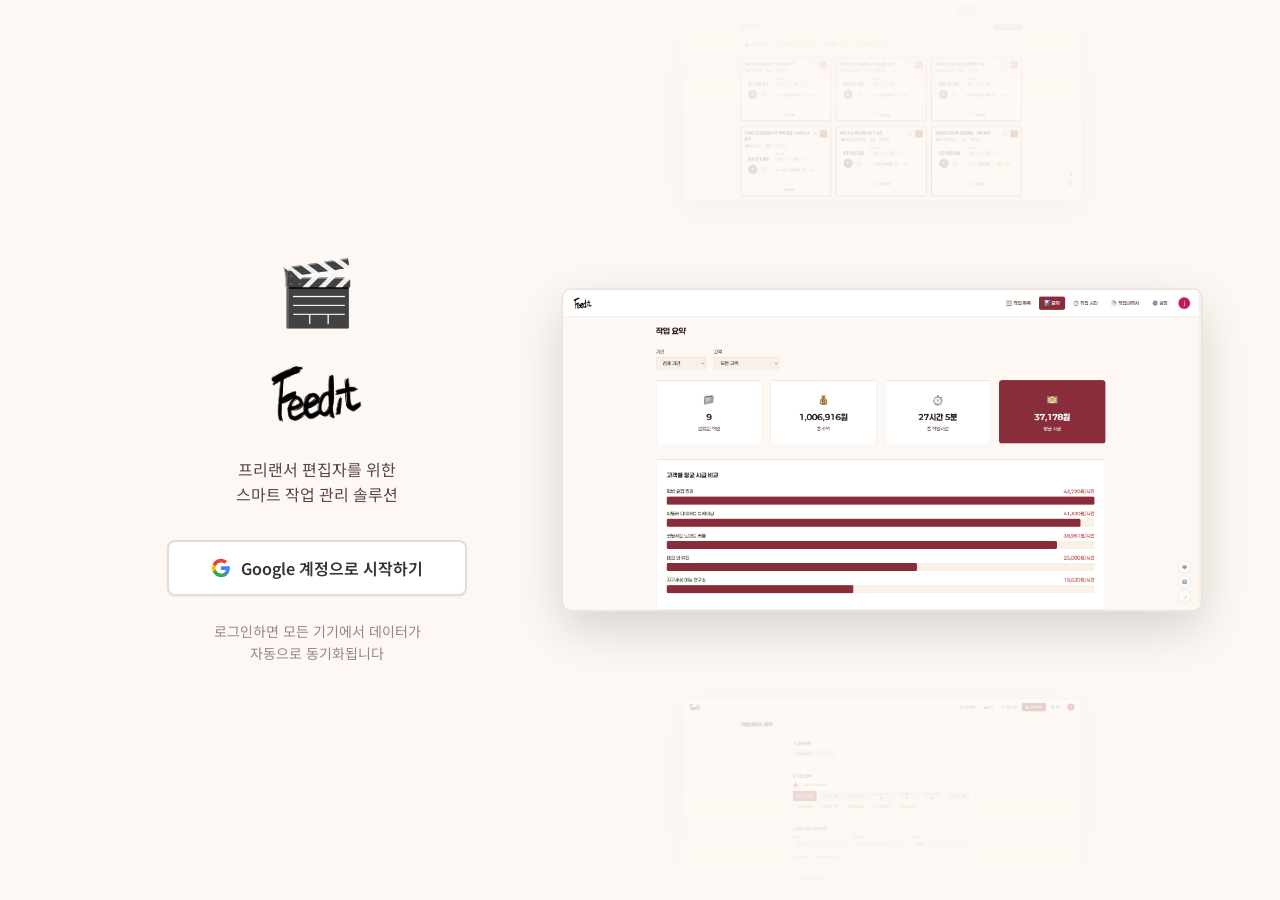
==== index.html @ 047d5b0f "Feat: 프로필 아이콘 및 드롭다운 메뉴 아이콘을 이모지에서 프리미엄 라인 SVG로 변경" ====
<!DOCTYPE html>
<html lang="ko">

<head>
    <meta charset="UTF-8">
    <meta name="viewport" content="width=device-width, initial-scale=1.0">

    <!-- SEO 및 소셜 공유 메타 태그 -->
    <meta name="description" content="프리랜서 영상 편집자를 위한 쉽고 편리한 작업 관리, 단가 계산, 일정 관리 통합 솔루션. 클라우드 동기화로 언제 어디서나 안전하게!">
    <meta name="keywords" content="영상 편집자, 편집자 관리, 단가 계산, 유튜브 편집, 프리랜서 관리, 작업 관리 앱, 일정 관리">
    <meta name="author" content="Editor Helper">

    <!-- 구글 서치 콘솔 소유권 확인 -->
    <meta name="google-site-verification" content="gLMw4aum7jXWV_ZYPXnz8Cz4w49heGc-xFBFC8AJqL4" />

    <!-- Open Graph 태그 (카카오톡, 페이스북 등 공유 시 표시) -->
    <meta property="og:title" content="편집 작업 관리 앱 - Editor Helper">
    <meta property="og:description" content="프리랜서 편집자를 위한 자동 단가 계산 및 스마트 일정 관리 앱">
    <meta property="og:type" content="website">
    <meta property="og:url" content="https://editorhelper.netlify.app/">

    <title>Feedit</title>
    <link rel="preconnect" href="https://fonts.googleapis.com">
    <link rel="preconnect" href="https://fonts.gstatic.com" crossorigin>
    <link href="https://fonts.googleapis.com/css2?family=Noto+Sans+KR:wght@300;400;500;600;700&display=swap"
        rel="stylesheet">
    <link href="https://fonts.googleapis.com/css2?family=JetBrains+Mono:wght@400;600;700&display=swap" rel="stylesheet">

    <link rel="stylesheet" as="style" crossorigin href="https://cdn.jsdelivr.net/gh/orioncactus/pretendard@v1.3.9/dist/web/variable/pretendardvariable-dynamic-subset.min.css" />
    <link rel="stylesheet" href="styles.css?v=2">
</head>

<body>
    <!-- 로그인 게이트 -->
    <div class="login-gate" id="login-gate">
        <div class="login-gate-left">
            <div class="login-gate-content">
                <div class="login-gate-icon">🎬</div>
                <div class="login-gate-logo-container">
                    <img src="Feedit logo_light mode.png" alt="Feedit" class="login-gate-logo login-gate-logo-light">
                    <img src="Feedit logo_dark mode.PNG" alt="Feedit" class="login-gate-logo login-gate-logo-dark">
                </div>
                <p class="login-gate-desc">프리랜서 편집자를 위한<br>스마트 작업 관리 솔루션</p>
                <button class="login-gate-btn" id="login-gate-btn">
                    <svg viewBox="0 0 24 24" width="20" height="20" style="flex-shrink:0;"><path fill="#4285F4" d="M22.56 12.25c0-.78-.07-1.53-.2-2.25H12v4.26h5.92a5.06 5.06 0 0 1-2.2 3.32v2.77h3.57c2.08-1.92 3.28-4.74 3.28-8.1z"/><path fill="#34A853" d="M12 23c2.97 0 5.46-.98 7.28-2.66l-3.57-2.77c-.98.66-2.23 1.06-3.71 1.06-2.86 0-5.29-1.93-6.16-4.53H2.18v2.84C3.99 20.53 7.7 23 12 23z"/><path fill="#FBBC05" d="M5.84 14.09c-.22-.66-.35-1.36-.35-2.09s.13-1.43.35-2.09V7.07H2.18C1.43 8.55 1 10.22 1 12s.43 3.45 1.18 4.93l2.85-2.22.81-.62z"/><path fill="#EA4335" d="M12 5.38c1.62 0 3.06.56 4.21 1.64l3.15-3.15C17.45 2.09 14.97 1 12 1 7.7 1 3.99 3.47 2.18 7.07l3.66 2.84c.87-2.6 3.3-4.53 6.16-4.53z"/></svg>
                    <span>Google 계정으로 시작하기</span>
                </button>
                <p class="login-gate-hint">로그인하면 모든 기기에서 데이터가<br>자동으로 동기화됩니다</p>
            </div>
        </div>
        <div class="login-gate-right">
            <div class="login-slider-container">
                <div class="login-slider-track">
                    <img src="guide_images/feedit_1.png" alt="preview" class="slider-image">
                    <img src="guide_images/feedit_2.png" alt="preview" class="slider-image">
                    <img src="guide_images/feedit_3.png" alt="preview" class="slider-image">
                    <img src="guide_images/feedit_4.png" alt="preview" class="slider-image">
                    <img src="guide_images/feedit_5.png" alt="preview" class="slider-image">
                    <img src="guide_images/feedit_6.png" alt="preview" class="slider-image">
                </div>
            </div>
        </div>
    </div>

    <div class="app-container" id="app-container" style="display: none;">
        <!-- 네비게이션 -->
        <nav class="navbar">
            <div class="nav-brand">
                <img src="Feedit logo_light mode.png" alt="Feedit" class="brand-logo brand-logo-light">
                <img src="Feedit logo_dark mode.PNG" alt="Feedit" class="brand-logo brand-logo-dark">
            </div>
            <div class="nav-right" style="display: flex; align-items: center; gap: 15px;">
                <div class="nav-tabs">
                    <button class="nav-tab active" data-page="tasks">
                        <span class="tab-icon">
                            <svg xmlns="http://www.w3.org/2000/svg" viewBox="0 0 24 24" fill="none" stroke="currentColor" stroke-width="2.2" stroke-linecap="round" stroke-linejoin="round">
                                <polyline points="9 11 12 14 22 4"></polyline>
                                <path d="M21 12v7a2 2 0 0 1-2 2H5a2 2 0 0 1-2-2V5a2 2 0 0 1 2-2h11"></path>
                            </svg>
                        </span>
                        <span class="tab-text">작업 목록</span>
                    </button>
                    <button class="nav-tab" data-page="stats">
                        <span class="tab-icon">
                            <svg xmlns="http://www.w3.org/2000/svg" viewBox="0 0 24 24" fill="none" stroke="currentColor" stroke-width="2.2" stroke-linecap="round" stroke-linejoin="round">
                                <line x1="18" y1="20" x2="18" y2="10"></line>
                                <line x1="12" y1="20" x2="12" y2="4"></line>
                                <line x1="6" y1="20" x2="6" y2="14"></line>
                            </svg>
                        </span>
                        <span class="tab-text">통계</span>
                    </button>
                    <button class="nav-tab" data-page="invoice">
                        <span class="tab-icon">
                            <svg xmlns="http://www.w3.org/2000/svg" viewBox="0 0 24 24" fill="none" stroke="currentColor" stroke-width="2.2" stroke-linecap="round" stroke-linejoin="round">
                                <path d="M14 2H6a2 2 0 0 0-2 2v16a2 2 0 0 0 2 2h12a2 2 0 0 0 2-2V8z"></path>
                                <polyline points="14 2 14 8 20 8"></polyline>
                                <line x1="16" y1="13" x2="8" y2="13"></line>
                                <line x1="16" y1="17" x2="8" y2="17"></line>
                                <polyline points="10 9 9 9 8 9"></polyline>
                            </svg>
                        </span>
                        <span class="tab-text">작업내역서</span>
                    </button>
                </div>
                <!-- 프로필 버튼 -->
                <div class="nav-actions">
                    <div class="profile-menu-wrapper">
                        <button class="nav-profile-btn" id="nav-profile-btn" title="메뉴">
                            <img id="nav-profile-img" src="" alt="" style="display: none;">
                            <span id="nav-profile-icon" class="nav-profile-icon">
                                <svg xmlns="http://www.w3.org/2000/svg" viewBox="0 0 24 24" fill="none" stroke="currentColor" stroke-width="2.2" stroke-linecap="round" stroke-linejoin="round">
                                    <path d="M20 21v-2a4 4 0 0 0-4-4H8a4 4 0 0 0-4 4v2"></path>
                                    <circle cx="12" cy="7" r="4"></circle>
                                </svg>
                            </span>
                        </button>
                        <div class="profile-dropdown" id="profile-dropdown">
                            <div class="profile-dropdown-user" id="profile-dropdown-user" style="display: none;">
                                <img id="dropdown-profile-img" src="" alt="" class="dropdown-profile-img">
                                <div class="dropdown-user-info">
                                    <span class="dropdown-user-name" id="dropdown-user-name"></span>
                                    <span class="dropdown-user-email" id="dropdown-user-email"></span>
                                </div>
                            </div>
                            <div class="profile-dropdown-divider" id="profile-dropdown-divider" style="display: none;"></div>
                            <button class="profile-dropdown-item" id="menu-customers">
                                <span>
                                    <svg xmlns="http://www.w3.org/2000/svg" viewBox="0 0 24 24" fill="none" stroke="currentColor" stroke-width="2.2" stroke-linecap="round" stroke-linejoin="round">
                                        <path d="M17 21v-2a4 4 0 0 0-4-4H5a4 4 0 0 0-4 4v2"></path>
                                        <circle cx="9" cy="7" r="4"></circle>
                                        <path d="M23 21v-2a4 4 0 0 0-3-3.87"></path>
                                        <path d="M16 3.13a4 4 0 0 1 0 7.75"></path>
                                    </svg>
                                </span> 고객 관리
                            </button>
                            <button class="profile-dropdown-item" id="menu-settings">
                                <span>
                                    <svg xmlns="http://www.w3.org/2000/svg" viewBox="0 0 24 24" fill="none" stroke="currentColor" stroke-width="2.2" stroke-linecap="round" stroke-linejoin="round">
                                        <circle cx="12" cy="12" r="3"></circle>
                                        <path d="M19.4 15a1.65 1.65 0 0 0 .33 1.82l.06.06a2 2 0 1 1-2.83 2.83l-.06-.06a1.65 1.65 0 0 0-1.82-.33 1.65 1.65 0 0 0-1 1.51V21a2 2 0 0 1-4 0v-.09A1.65 1.65 0 0 0 9 19.4a1.65 1.65 0 0 0-1.82.33l-.06.06a2 2 0 1 1-2.83-2.83l.06-.06a1.65 1.65 0 0 0 .33-1.82 1.65 1.65 0 0 0-1.51-1H3a2 2 0 0 1 0-4h.09A1.65 1.65 0 0 0 4.6 9a1.65 1.65 0 0 0-.33-1.82l-.06-.06a2 2 0 1 1 2.83-2.83l.06.06a1.65 1.65 0 0 0 1.82.33H9a1.65 1.65 0 0 0 1-1.51V3a2 2 0 0 1 4 0v.09a1.65 1.65 0 0 0 1 1.51 1.65 1.65 0 0 0 1.82-.33l.06-.06a2 2 0 1 1 2.83 2.83l-.06.06a1.65 1.65 0 0 0-.33 1.82V9a1.65 1.65 0 0 0 1.51 1H21a2 2 0 0 1 0 4h-.09a1.65 1.65 0 0 0-1.51 1z"></path>
                                    </svg>
                                </span> 설정
                            </button>
                            <div class="profile-dropdown-divider" id="profile-dropdown-logout-divider" style="display: none;"></div>
                            <button class="profile-dropdown-item profile-dropdown-item-danger" id="menu-logout" style="display: none;">
                                <span>
                                    <svg xmlns="http://www.w3.org/2000/svg" viewBox="0 0 24 24" fill="none" stroke="currentColor" stroke-width="2.2" stroke-linecap="round" stroke-linejoin="round">
                                        <path d="M9 21H5a2 2 0 0 1-2-2V5a2 2 0 0 1 2-2h4"></path>
                                        <polyline points="16 17 21 12 16 7"></polyline>
                                        <line x1="21" y1="12" x2="9" y2="12"></line>
                                    </svg>
                                </span> 로그아웃
                            </button>
                        </div>
                    </div>
                </div>
            </div>
        </nav>

        <!-- 메인 콘텐츠 -->
        <main class="main-content">
            <!-- 작업 목록 페이지 -->
            <section id="tasks-page" class="page active">
                <div class="page-header">
                    <h1>작업 목록</h1>
                    <button class="btn btn-primary" id="add-task-btn">
                        <span>+</span> 새 작업 추가
                    </button>
                </div>

                <div class="filter-bar">
                    <div class="filter-group">
                        <label class="toggle-label">
                            <input type="checkbox" id="filter-show-completed">
                            <span class="toggle-switch"></span>
                            <span>완료된 작업 보기</span>
                        </label>
                    </div>
                    <div class="filter-group">
                        <label class="toggle-label">
                            <input type="checkbox" id="filter-unsettled">
                            <span class="toggle-switch"></span>
                            <span>💰 정산 미완료</span>
                        </label>
                    </div>
                    <div class="filter-group">
                        <select id="filter-channel" class="select-input">
                            <option value="">모든 고객</option>
                        </select>
                    </div>
                    <div class="filter-group">
                        <select id="filter-type" class="select-input">
                            <option value="">모든 종류</option>
                            <option value="longform">🎬 롱폼</option>
                            <option value="shortform">📱 숏폼</option>
                            <option value="thumbnail">🖼️ 썸네일</option>
                            <option value="other">📝 기타</option>
                        </select>
                    </div>
                    <div class="filter-group">
                        <select id="sort-order" class="select-input">
                            <option value="recentWork">최근 작업순</option>
                            <option value="createdDesc">등록 최신순</option>
                            <option value="dueAsc">예상일 오름차순</option>
                            <option value="dueDesc">예상일 내림차순</option>
                        </select>
                    </div>
                </div>

                <div class="active-tasks-section" id="active-tasks-section" style="display: none; margin-bottom: 2rem; padding-bottom: 2rem; border-bottom: 1px solid var(--border-color);">
                    <h2
                        style="font-size: 1.1rem; color: var(--primary-color); margin-bottom: 1rem; padding-left: 0.5rem; border-left: 3px solid var(--primary-color);">
                        ▶ 현재 작업중</h2>
                    <div class="tasks-grid" id="active-tasks-grid">
                        <!-- 진행 중인 작업 카드들이 여기에 복사됨 -->
                    </div>
                </div>

                <div class="tasks-grid" id="tasks-grid">
                    <!-- 작업 카드들이 여기에 동적으로 추가됨 -->
                </div>

                <div class="empty-state" id="empty-tasks" style="display: none;">
                    <div class="empty-icon">📝</div>
                    <p>등록된 작업이 없습니다</p>
                    <p class="empty-hint">새 작업을 추가해 보세요!</p>
                </div>
            </section>

            <!-- 통계 페이지 (요약 + 작업시간 통합) -->
            <section id="stats-page" class="page">
                <div class="page-header">
                    <h1>통계</h1>
                </div>

                <!-- 서브탭 -->
                <div class="stats-sub-tabs">
                    <button class="stats-sub-tab active" data-sub="summary">📊 요약</button>
                    <button class="stats-sub-tab" data-sub="time-log">⏱️ 작업시간</button>
                </div>

                <!-- 요약 서브섹션 -->
                <div class="stats-sub-section active" id="stats-summary-section">
                    <div class="summary-filters">
                        <div class="filter-group">
                            <label>기간</label>
                            <select id="summary-period" class="select-input">
                                <option value="all">전체 기간</option>
                            </select>
                        </div>
                        <div class="filter-group">
                            <label>고객</label>
                            <select id="summary-channel" class="select-input">
                                <option value="">모든 고객</option>
                            </select>
                        </div>
                    </div>

                    <div class="summary-cards">
                        <div class="summary-card">
                            <div class="summary-icon">📁</div>
                            <div class="summary-value" id="total-tasks">0</div>
                            <div class="summary-label">완료된 작업</div>
                        </div>
                        <div class="summary-card">
                            <div class="summary-icon">💰</div>
                            <div class="summary-value" id="total-earnings">0원</div>
                            <div class="summary-label">총 수익</div>
                        </div>
                        <div class="summary-card">
                            <div class="summary-icon">⏱️</div>
                            <div class="summary-value" id="total-time">0시간 0분</div>
                            <div class="summary-label">총 작업시간</div>
                        </div>
                        <div class="summary-card highlight">
                            <div class="summary-icon">💵</div>
                            <div class="summary-value" id="avg-hourly">0원</div>
                            <div class="summary-label">평균 시급</div>
                        </div>
                    </div>

                    <div class="chart-section">
                        <div class="chart-header" style="display: flex; justify-content: space-between; align-items: center; margin-bottom: var(--space-md);">
                            <h2 style="margin-bottom: 0;">고객별 평균 시급 비교</h2>
                            <label class="toggle-container" style="display: flex; align-items: center; gap: 8px; font-size: var(--font-size-sm); color: var(--text-secondary); cursor: pointer; font-family: inherit;">
                                <input type="checkbox" id="exclude-archived-stats" checked style="cursor: pointer; width: 16px; height: 16px; accent-color: var(--accent-primary);">
                                <span>보관된 고객 제외</span>
                            </label>
                        </div>
                        <div class="chart-container" id="hourly-chart">
                            <!-- 차트가 여기에 동적으로 그려짐 -->
                        </div>
                    </div>
                </div>

                <!-- 작업시간 서브섹션 -->
                <div class="stats-sub-section" id="stats-timelog-section">
                    <div class="summary-filters">
                        <div class="filter-group">
                            <label>기간 선택</label>
                            <div class="filter-controls">
                                <div class="period-toggle-group">
                                    <button class="period-btn active" data-range="7days">최근 7일</button>
                                    <button class="period-btn" data-range="30days">최근 30일</button>
                                    <button class="period-btn" data-range="month">월별 선택</button>
                                </div>
                                <div id="time-log-month-selector" style="display: none;">
                                    <select id="time-log-month" class="select-input">
                                        <!-- JS로 채움 -->
                                    </select>
                                </div>
                            </div>
                        </div>
                    </div>

                    <div class="summary-cards">
                        <div class="summary-card highlight-blue">
                            <div class="summary-icon">⏱️</div>
                            <div class="summary-value" id="period-total-time">0시간 0분</div>
                            <div class="summary-label">선택 기간 총 작업시간</div>
                        </div>
                        <div class="summary-card">
                            <div class="summary-icon">📊</div>
                            <div class="summary-value" id="daily-average-time">0시간 0분</div>
                            <div class="summary-label">일 평균 작업시간</div>
                        </div>
                    </div>

                    <div class="chart-section">
                        <h2>일별 작업 시간 추이</h2>
                        <div class="chart-container bar-chart" id="daily-time-chart">
                            <!-- 차트가 여기에 동적으로 그려짐 -->
                        </div>
                    </div>

                    <!-- 주간 캘린더 -->
                    <div class="weekly-calendar-section">
                        <h2>📅 주간 작업 캘린더</h2>
                        <div class="weekly-calendar-nav">
                            <button class="week-nav-btn" id="week-today-btn">오늘</button>
                            <button class="week-nav-btn" id="week-prev-btn">◀</button>
                            <button class="week-nav-btn" id="week-next-btn">▶</button>
                            <span class="week-label" id="week-label"></span>
                        </div>
                        <div class="weekly-calendar-grid" id="weekly-calendar-grid">
                            <!-- JS로 동적 생성 -->
                        </div>
                        <div class="weekly-calendar-legend" id="weekly-calendar-legend">
                            <!-- JS로 동적 생성 -->
                        </div>
                    </div>
                </div>
            </section>


            <!-- 작업내역서 제작 페이지 -->
            <section id="invoice-page" class="page">
                <div class="page-header">
                    <h1>작업내역서 제작</h1>
                </div>

                <div class="invoice-container">
                    <!-- 고객 선택 -->
                    <div class="invoice-section">
                        <h3>1. 고객 선택</h3>
                        <select id="invoice-channel" class="select-input">
                            <option value="">고객 선택</option>
                        </select>
                    </div>

                    <!-- 기간 선택 -->
                    <div class="invoice-section">
                        <h3>2. 기간 선택</h3>
                        <div class="period-toggle">
                            <label class="toggle-label">
                                <input type="checkbox" id="custom-period-toggle">
                                <span class="toggle-switch"></span>
                                <span>세부 기간 직접 선택</span>
                            </label>
                        </div>

                        <!-- 월 선택 (기본) -->
                        <div class="month-selector" id="month-selector">
                            <!-- 월 버튼들이 동적으로 생성됨 -->
                        </div>

                        <!-- 세부 기간 선택 -->
                        <div class="custom-period-selector" id="custom-period-selector" style="display: none;">
                            <div class="date-range">
                                <div class="date-input-group">
                                    <label for="invoice-start-date">시작일</label>
                                    <input type="date" id="invoice-start-date">
                                </div>
                                <span class="date-separator">~</span>
                                <div class="date-input-group">
                                    <label for="invoice-end-date">종료일</label>
                                    <input type="date" id="invoice-end-date">
                                </div>
                            </div>
                        </div>
                    </div>

                    <!-- 입금 정보 -->
                    <div class="invoice-section">
                        <h3>3. 입금 정보 (선택사항)</h3>
                        <div class="bank-info-form">
                            <div class="form-row">
                                <div class="form-group">
                                    <label for="bank-name">은행명</label>
                                    <input type="text" id="bank-name" placeholder="예: 카카오뱅크">
                                </div>
                                <div class="form-group">
                                    <label for="account-number">계좌번호</label>
                                    <input type="text" id="account-number" placeholder="예: 1234-56-7890123">
                                </div>
                                <div class="form-group">
                                    <label for="account-holder">예금주</label>
                                    <input type="text" id="account-holder" placeholder="예: 홍길동">
                                </div>
                            </div>
                            <div class="bank-info-actions">
                                <button class="btn btn-sm btn-secondary" id="save-bank-info-btn">
                                    <span>💾</span> 정보 저장
                                </button>
                                <button class="btn btn-sm btn-secondary" id="load-bank-info-btn">
                                    <span>📂</span> 저장된 정보 불러오기
                                </button>
                            </div>
                        </div>
                    </div>

                    <!-- 합계금액 절삭 설정 -->
                    <div class="invoice-section">
                        <h3>4. 합계금액 절삭 설정 (선택사항)</h3>
                        <div class="rounding-container">
                            <div class="rounding-toggle-group">
                                <button class="rounding-btn active" data-rounding="none">절삭 안 함</button>
                                <button class="rounding-btn" data-rounding="1">1원 단위 절삭</button>
                                <button class="rounding-btn" data-rounding="10">10원 단위 절삭</button>
                            </div>
                            <p class="rounding-hint">선택 시 미리보기와 PDF의 합계 금액이 해당 단위 이하로 절삭되어 표시됩니다.</p>
                        </div>
                    </div>

                    <!-- 미리보기 및 생성 -->
                    <div class="invoice-section">
                        <h3>5. 작업내역서 미리보기</h3>
                        <div class="invoice-preview" id="invoice-preview">
                            <p class="preview-placeholder">고객과 기간을 선택하면 미리보기가 표시됩니다.</p>
                        </div>
                        <div class="invoice-actions">
                            <button class="btn btn-primary btn-lg" id="generate-pdf-btn">
                                <span>📄</span> PDF 생성 및 다운로드
                            </button>
                        </div>
                    </div>
                </div>
            </section>

            <!-- 고객 관리 페이지 (프로필 메뉴에서 접근) -->
            <section id="customers-page" class="page">
                <div class="page-header" style="flex-wrap: wrap; gap: var(--space-xs);">
                    <div style="flex: 1; min-width: 200px;">
                        <h1 style="margin-bottom: 2px;">고객 관리</h1>
                        <p style="font-size: var(--font-size-xs); color: var(--text-muted); margin: 0; font-family: inherit;">더 이상 작업하지 않는 고객은 보관 처리할 수 있습니다.</p>
                    </div>
                    <button class="btn btn-primary" id="add-channel-btn">
                        <span>+</span> 고객 추가
                    </button>
                </div>

                <div class="channels-list" id="channels-list">
                    <!-- 고객 카드들이 여기에 동적으로 추가됨 -->
                </div>

                <div class="empty-state" id="empty-channels" style="display: none;">
                    <div class="empty-icon">📺</div>
                    <p>등록된 고객이 없습니다</p>
                    <p class="empty-hint">고객을 추가해 작업을 관리해 보세요!</p>
                </div>
            </section>

            <!-- 설정 페이지 (프로필 메뉴에서 접근) -->
            <section id="settings-page" class="page">
                <div class="page-header">
                    <h1>설정</h1>
                </div>

                <div class="settings-section">
                    <div class="section-header">
                        <h2>⏱️ PiP 타이머</h2>
                    </div>
                    <p class="section-description">타이머 실행 시 다른 앱 위에 떠다니는 미니 타이머를 표시합니다. (Chrome 전용)</p>
                    <div class="data-buttons" style="margin-top: 0.8rem;">
                        <label class="toggle-label">
                            <input type="checkbox" id="pip-timer-toggle" checked>
                            <span class="toggle-switch"></span>
                            <span>PiP 타이머 사용</span>
                        </label>
                    </div>
                </div>

                <div class="settings-section">
                    <div class="section-header">
                        <h2>☁️ 클라우드 동기화</h2>
                        <div class="sync-status-badge" id="sync-status-badge" style="display: none;">
                            <span class="sync-dot"></span>
                            <span id="sync-status-text">연결됨</span>
                        </div>
                    </div>
                    <p class="section-description">다른 기기에서도 같은 데이터를 사용할 수 있습니다.</p>
                    <div class="data-buttons">
                        <button class="btn btn-primary" id="cloud-sync-btn">
                            <span>☁️</span> 클라우드 동기화 설정
                        </button>
                    </div>
                </div>

                <div class="settings-section">
                    <h2>데이터 관리</h2>
                    <div class="data-buttons">
                        <button class="btn btn-secondary" id="export-data-btn">
                            <span>📤</span> 데이터 내보내기
                        </button>
                        <button class="btn btn-secondary" id="import-data-btn">
                            <span>📥</span> 데이터 불러오기
                        </button>
                        <input type="file" id="import-file-input" accept=".json" style="display: none;">
                    </div>
                </div>
            </section>
        </main>
    </div>

    <!-- 작업 추가/수정 모달 -->
    <div class="modal" id="task-modal">
        <div class="modal-backdrop"></div>
        <div class="modal-content">
            <div class="modal-header">
                <h2 id="task-modal-title">새 작업 추가</h2>
                <button class="modal-close" id="task-modal-close">&times;</button>
            </div>
            <form id="task-form">
                <input type="hidden" id="task-id">
                <div class="form-group">
                    <label for="task-name">작업명 *</label>
                    <input type="text" id="task-name" required placeholder="작업 제목을 입력하세요">
                </div>
                <div class="form-row">
                    <div class="form-group">
                        <label for="task-channel">고객 *</label>
                        <select id="task-channel" required>
                            <option value="">고객 선택</option>
                        </select>
                        <input type="text" id="task-channel-custom" placeholder="고객명 직접 입력" style="display: none; margin-top: 8px; width: 100%; padding: var(--space-xs) var(--space-sm); border: 1px solid var(--border-color); border-radius: var(--border-radius-sm); background: var(--bg-tertiary); color: var(--text-primary); font-family: inherit; font-size: var(--font-size-sm);">
                    </div>
                    <div class="form-group">
                        <label for="task-type">작업 종류 *</label>
                        <select id="task-type" required>
                            <option value="longform">롱폼</option>
                            <option value="shortform">숏폼</option>
                            <option value="thumbnail">썸네일</option>
                            <option value="other">기타</option>
                        </select>
                    </div>
                </div>
                <div class="form-group">
                    <label for="task-due-date">완료 예상일</label>
                    <input type="date" id="task-due-date">
                </div>
                <div class="form-row">
                    <div class="form-group">
                        <label>완성 영상 길이</label>
                        <div class="duration-inputs">
                            <input type="number" id="task-video-minutes" min="0" placeholder="0" value="0">
                            <span>분</span>
                            <input type="number" id="task-video-seconds" min="0" max="59" placeholder="0" value="0">
                            <span>초</span>
                        </div>
                    </div>
                </div>
                <div class="form-group">
                    <label for="task-rate">단가 (원)</label>
                    <input type="text" id="task-rate" placeholder="자동 계산됨">
                    <small class="form-hint" id="rate-hint"></small>
                </div>
                <div class="modal-footer">
                    <button type="button" class="btn btn-secondary" id="task-cancel-btn">취소</button>
                    <button type="submit" class="btn btn-primary">저장</button>
                </div>
            </form>
        </div>
    </div>

    <!-- 고객 추가/수정 모달 -->
    <div class="modal" id="channel-modal">
        <div class="modal-backdrop"></div>
        <div class="modal-content">
            <div class="modal-header">
                <h2 id="channel-modal-title">고객 추가</h2>
                <button class="modal-close" id="channel-modal-close">&times;</button>
            </div>
            <form id="channel-form">
                <input type="hidden" id="channel-id">
                <div class="form-group">
                    <label for="channel-name">고객명 *</label>
                    <input type="text" id="channel-name" required placeholder="유튜브 고객 이름">
                </div>
                <div class="form-group">
                    <label>롱폼 단가</label>
                    <div class="rate-type-selector">
                        <label class="radio-label">
                            <input type="radio" name="longform-type" value="perProject" checked>
                            <span>건당</span>
                        </label>
                        <label class="radio-label">
                            <input type="radio" name="longform-type" value="perMinute">
                            <span>분당</span>
                        </label>
                    </div>
                    <input type="number" id="channel-longform-rate" min="0" placeholder="0">
                </div>
                <div class="form-group">
                    <label for="channel-shortform-rate">숏폼 단가 (건당)</label>
                    <input type="number" id="channel-shortform-rate" min="0" placeholder="0">
                </div>
                <div class="form-group">
                    <label for="channel-thumbnail-rate">썸네일 단가 (건당)</label>
                    <input type="number" id="channel-thumbnail-rate" min="0" placeholder="0">
                </div>
                <div class="form-group">
                    <label for="channel-memo">메모</label>
                    <textarea id="channel-memo" rows="3" placeholder="고객에 대한 메모"></textarea>
                </div>
                <div class="modal-footer">
                    <button type="button" class="btn btn-secondary" id="channel-cancel-btn">취소</button>
                    <button type="submit" class="btn btn-primary">저장</button>
                </div>
            </form>
        </div>
    </div>

    <!-- 불러오기 옵션 모달 -->
    <div class="modal" id="import-modal">
        <div class="modal-backdrop"></div>
        <div class="modal-content modal-small">
            <div class="modal-header">
                <h2>데이터 불러오기</h2>
                <button class="modal-close" id="import-modal-close">&times;</button>
            </div>
            <div class="modal-body">
                <p>어떻게 불러올까요?</p>
                <div class="import-options">
                    <button class="btn btn-warning" id="import-overwrite">
                        <span>🔄</span> 덮어쓰기
                        <small>기존 데이터를 삭제하고 새로 불러옵니다</small>
                    </button>
                    <button class="btn btn-primary" id="import-append">
                        <span>➕</span> 추가하기
                        <small>기존 데이터를 유지하고 추가합니다</small>
                    </button>
                </div>
            </div>
        </div>
    </div>

    <!-- 시간 수정 모달 -->
    <div class="modal" id="time-edit-modal">
        <div class="modal-backdrop"></div>
        <div class="modal-content modal-small">
            <div class="modal-header">
                <h2>작업 시간 수정</h2>
                <button class="modal-close" id="time-edit-modal-close">&times;</button>
            </div>
            <form id="time-edit-form">
                <input type="hidden" id="time-edit-task-id">
                <div class="form-row">
                    <div class="form-group">
                        <label for="time-edit-hours">시간</label>
                        <input type="number" id="time-edit-hours" min="0" value="0">
                    </div>
                    <div class="form-group">
                        <label for="time-edit-minutes">분</label>
                        <input type="number" id="time-edit-minutes" min="0" max="59" value="0">
                    </div>
                    <div class="form-group">
                        <label for="time-edit-seconds">초</label>
                        <input type="number" id="time-edit-seconds" min="0" max="59" value="0">
                    </div>
                </div>
                <div class="modal-footer">
                    <button type="button" class="btn btn-secondary" id="time-edit-cancel">취소</button>
                    <button type="submit" class="btn btn-primary">저장</button>
                </div>
            </form>
        </div>
    </div>

    <!-- 클라우드 동기화 모달 -->
    <div class="modal" id="sync-modal">
        <div class="modal-backdrop"></div>
        <div class="modal-content modal-small">
            <div class="modal-header">
                <h2>☁️ 클라우드 동기화</h2>
                <button class="modal-close" id="sync-modal-close">&times;</button>
            </div>
            <div class="modal-body">
                <div id="sync-login-view">
                    <p class="sync-description">Google 계정으로 로그인하여 데이터를 안전하게 동기화하세요.</p>
                    <div class="sync-buttons" style="margin-top: 20px;">
                        <button class="btn btn-primary btn-lg" id="google-login-btn"
                            style="width: 100%; display: flex; align-items: center; justify-content: center; gap: 10px; background-color: #4285F4; border-color: #4285F4; color: white;">
                            <span>Google 계정으로 로그인</span>
                        </button>
                    </div>
                </div>
                <div id="sync-connected-view" style="display: none;">
                    <div class="sync-status-card">
                        <div class="sync-status-icon">✅</div>
                        <div class="sync-status-text">
                            <strong>Google 계정 연결됨</strong>
                            <span id="current-user-email"
                                style="font-size: 0.9em; color: var(--text-secondary); margin-top: 4px; display: block;"></span>
                        </div>
                    </div>
                    <div class="sync-info">
                        <p>🔄 데이터는 데이터베이스에 안전하게 자동 동기화됩니다</p>
                    </div>
                    <div class="sync-buttons">
                        <button class="btn btn-secondary" id="sync-manual-btn">
                            <span>🔄</span> 즉시 동기화
                        </button>
                        <button class="btn btn-danger" id="sync-logout-btn">
                            <span>🔌</span> 로그아웃
                        </button>
                    </div>
                </div>
            </div>
        </div>
    </div>

    <!-- 플로팅 버튼 그룹 -->
    <div class="floating-btns">
        <button class="floating-btn suggestion-btn" id="suggestion-btn" title="건의 및 문의 사항">
            <span>📫</span>
        </button>
        <button class="floating-btn info-btn" id="info-btn" title="사용 가이드">
            <span>ℹ️</span>
        </button>
        <button class="floating-btn theme-toggle-btn" id="theme-toggle" title="다크모드 전환">
            <span class="theme-icon" id="theme-icon">🌙</span>
        </button>
    </div>

    <!-- 건의 및 문의 사항 모달 -->
    <div class="modal" id="suggestion-modal">
        <div class="modal-backdrop"></div>
        <div class="modal-content modal-small">
            <div class="modal-header">
                <h2>📫 건의 및 문의 사항</h2>
                <button class="modal-close" id="suggestion-modal-close">&times;</button>
            </div>
            <div class="modal-body" style="text-align: center; padding: 2rem 1rem;">
                <p style="margin-bottom: 1.5rem; font-size: 1.1rem; line-height: 1.6;">건의 사항이나 문의 사항은<br>아래 메일로 보내주세요!
                </p>
                <button id="copy-email-btn" class="btn btn-primary"
                    style="display: inline-flex; align-items: center; gap: 0.5rem; font-size: 1.1rem; padding: 0.8rem 1.5rem; cursor: pointer;">
                    <span>📋</span> a_dot@kakao.com
                </button>
                <p style="margin-top: 0.8rem; font-size: 0.85rem; color: var(--text-secondary);">클릭하면 메일 주소가 복사됩니다</p>
            </div>
        </div>
    </div>

    <!-- 공지사항 팝업 모달 -->
    <div class="modal" id="notice-modal">
        <div class="modal-backdrop"></div>
        <div class="modal-content modal-small notice-modal-content">
            <div class="modal-header">
                <h2>📢 공지사항</h2>
                <button class="modal-close" id="notice-modal-close">&times;</button>
            </div>
            <div class="modal-body">
                <p id="notice-modal-message" style="white-space: pre-wrap; margin-bottom: 1.5rem; line-height: 1.6; word-break: keep-all;"></p>
                <div class="notice-footer" style="display: flex; justify-content: space-between; align-items: center; border-top: 1px solid var(--border-color); padding-top: 1rem;">
                    <label style="display: flex; align-items: center; gap: 0.5rem; cursor: pointer;">
                        <input type="checkbox" id="notice-never-show" style="width:16px; height:16px;">
                        <span style="font-size: 0.9rem; color: var(--text-secondary);">다시 보지 않기</span>
                    </label>
                    <button class="btn btn-primary btn-sm" id="notice-modal-ok">닫기</button>
                </div>
            </div>
        </div>
    </div>

    <!-- 사용 가이드 모달 -->
    <div class="modal" id="guide-modal">
        <div class="modal-backdrop"></div>
        <div class="modal-content guide-modal-content">
            <div class="modal-header">
                <h2>📖 사용 가이드</h2>
                <button class="modal-close" id="guide-modal-close">&times;</button>
            </div>
            <div class="modal-body guide-body">

                <div class="guide-section">
                    <h3>🚀 시작하기</h3>
                    <p>이 앱은 영상 편집 작업을 체계적으로 관리하고, 수익과 시급을 자동 계산해주는 도구입니다.</p>
                    <div class="guide-steps">
                        <div class="guide-step">
                            <span class="step-num">1</span>
                            <span><strong>프로필 → 고객 관리</strong>에서 작업할 유튜브 고객과 단가를 등록하세요.</span>
                        </div>
                        <div class="guide-step">
                            <span class="step-num">2</span>
                            <span><strong>작업 목록 → 새 작업 추가</strong>에서 편집 작업을 등록하세요.</span>
                        </div>
                        <div class="guide-step">
                            <span class="step-num">3</span>
                            <span>스톱워치로 작업 시간을 기록하고, 완료 시 체크하면 시급이 자동 계산됩니다.</span>
                        </div>
                    </div>
                </div>

                <div class="guide-section">
                    <h3>📋 작업 목록</h3>
                    <ul class="guide-list">
                        <li><strong>새 작업 추가</strong> — 고객, 작업 종류(롱폼/숏폼/썸네일/기타), 완료 예상일, 영상 길이, 단가를 입력합니다. 단가는 고객 설정 기반으로
                            자동 계산됩니다.</li>
                        <li><strong>필터링</strong> — 상단 필터바에서 미완료만 보기, 고객별, 종류별, 정렬 순서를 변경할 수 있습니다.</li>
                        <li><strong>스톱워치</strong> — ▶ 버튼으로 작업 시간 측정을 시작하고, ⏸ 버튼으로 일시정지합니다. ↺ 버튼으로 초기화할 수 있습니다.</li>
                        <li><strong>시간 직접 수정</strong> — 시간 표시(00:00:00)를 클릭하면 시간을 직접 입력할 수 있는 팝업이 나타납니다.</li>
                        <li><strong>영상 길이 입력</strong> — 완성된 영상의 길이를 입력하면, 분당 단가 고객의 경우 단가가 자동 재계산됩니다.</li>
                        <li><strong>단가 수정</strong> — ✏️ 아이콘을 눌러 수동 입력 모드로 전환하면 단가를 직접 수정할 수 있고, 🔒 아이콘을 누르면 자동 계산 모드로
                            돌아갑니다.</li>
                        <li><strong>작업 완료</strong> — 하단의 "작업 완료" 체크박스를 누르면 완료 처리됩니다. 완료된 작업은 시급이 자동 계산됩니다.</li>
                    </ul>
                </div>

                <div class="guide-section">
                    <h3>📊 통계</h3>
                    <ul class="guide-list">
                        <li><strong>요약</strong> — 완료된 작업 수, 총 수익, 총 작업 시간, 평균 시급을 한눈에 확인합니다.</li>
                        <li><strong>기간/고객 필터</strong> — 월별 또는 전체 기간, 특정 고객을 선택하여 통계를 볼 수 있습니다.</li>
                        <li><strong>시급 차트</strong> — 고객별 평균 시급을 바 차트로 비교합니다.</li>
                        <li><strong>작업시간</strong> — 일별 작업 시간 추이를 막대 그래프로 확인합니다.</li>
                        <li><strong>주간 캘린더</strong> — 몇 시부터 몇 시까지 어떤 작업을 했는지 주간 일정표 형태로 확인합니다.</li>
                    </ul>
                </div>

                <div class="guide-section">
                    <h3>📄 작업내역서</h3>
                    <ul class="guide-list">
                        <li>고객별로 월간 작업내역서(인보이스)를 생성합니다.</li>
                        <li><strong>고객 선택</strong> → <strong>기간 선택</strong>(월별 또는 세부 기간 직접 선택) → 미리보기 확인 → <strong>PDF
                                다운로드</strong></li>
                        <li><strong>입금 정보</strong> — 은행명, 계좌번호, 예금주를 입력하면 작업내역서 하단에 포함됩니다. 정보를 저장해두고 불러올 수 있습니다.</li>
                    </ul>
                </div>

                <div class="guide-section">
                    <h3>👤 프로필 메뉴</h3>
                    <ul class="guide-list">
                        <li>우측 상단 프로필 아이콘을 클릭하면 메뉴가 펼쳐집니다.</li>
                        <li><strong>고객 관리</strong> — 작업할 유튜브 고객을 등록하고, 롱폼(건당/분당), 숏폼, 썸네일 단가를 설정합니다.</li>
                        <li><strong>설정</strong> — PiP 타이머, 클라우드 동기화, 데이터 내보내기/불러오기를 관리합니다.</li>
                        <li><strong>로그아웃</strong> — 현재 계정에서 로그아웃합니다.</li>
                    </ul>
                </div>

                <div class="guide-section">
                    <h3>💡 팁</h3>
                    <ul class="guide-list">
                        <li>스톱워치는 여러 작업에서 동시에 실행할 수 있습니다.</li>
                        <li>페이지를 닫거나 다른 기기를 사용해도 스톱워치는 멈추지 않고 계속 측정됩니다. (직접 ⏸ 버튼으로 멈춰야 합니다)</li>
                        <li>자정을 넘기면 작업 시간은 자동으로 날짜별로 분할 기록됩니다.</li>
                        <li>우측 하단 🌙/☀️ 버튼으로 다크모드를 전환할 수 있습니다.</li>
                        <li>데이터를 정기적으로 내보내기하여 백업하는 것을 권장합니다.</li>
                    </ul>
                </div>

            </div>
        </div>
    </div>

    <!-- 토스트 알림 -->
    <div class="toast-container" id="toast-container"></div>

    <!-- Firebase SDK -->
    <script src="https://www.gstatic.com/firebasejs/10.7.1/firebase-app-compat.js"></script>
    <script src="https://www.gstatic.com/firebasejs/10.7.1/firebase-auth-compat.js"></script>
    <script src="https://www.gstatic.com/firebasejs/10.7.1/firebase-database-compat.js"></script>

    <script src="modules/globals.js"></script>
    <script src="modules/navigation.js"></script>
    <script src="modules/tasks.js"></script>
    <script src="modules/stats.js"></script>
    <script src="modules/sync.js"></script>
    <script src="app.js?v=2"></script>
</body>

</html>
---- styles.css ----
/* ===================================
   편집 작업 관리 앱 - 스타일시트
   Warm Burgundy Design System
   =================================== */

/* PaperlogyOTF Font */
@font-face { font-family: 'PaperlogyOTF'; src: url('https://fastly.jsdelivr.net/gh/projectnoonnu/2408-3@1.0/Paperlogy-1Thin.woff2') format('woff2'); font-weight: 100; font-style: normal; font-display: swap; }
@font-face { font-family: 'PaperlogyOTF'; src: url('https://fastly.jsdelivr.net/gh/projectnoonnu/2408-3@1.0/Paperlogy-2ExtraLight.woff2') format('woff2'); font-weight: 200; font-style: normal; font-display: swap; }
@font-face { font-family: 'PaperlogyOTF'; src: url('https://fastly.jsdelivr.net/gh/projectnoonnu/2408-3@1.0/Paperlogy-3Light.woff2') format('woff2'); font-weight: 300; font-style: normal; font-display: swap; }
@font-face { font-family: 'PaperlogyOTF'; src: url('https://fastly.jsdelivr.net/gh/projectnoonnu/2408-3@1.0/Paperlogy-4Regular.woff2') format('woff2'); font-weight: 400; font-style: normal; font-display: swap; }
@font-face { font-family: 'PaperlogyOTF'; src: url('https://fastly.jsdelivr.net/gh/projectnoonnu/2408-3@1.0/Paperlogy-5Medium.woff2') format('woff2'); font-weight: 500; font-style: normal; font-display: swap; }
@font-face { font-family: 'PaperlogyOTF'; src: url('https://fastly.jsdelivr.net/gh/projectnoonnu/2408-3@1.0/Paperlogy-6SemiBold.woff2') format('woff2'); font-weight: 600; font-style: normal; font-display: swap; }
@font-face { font-family: 'PaperlogyOTF'; src: url('https://fastly.jsdelivr.net/gh/projectnoonnu/2408-3@1.0/Paperlogy-7Bold.woff2') format('woff2'); font-weight: 700; font-style: normal; font-display: swap; }
@font-face { font-family: 'PaperlogyOTF'; src: url('https://fastly.jsdelivr.net/gh/projectnoonnu/2408-3@1.0/Paperlogy-8ExtraBold.woff2') format('woff2'); font-weight: 800; font-style: normal; font-display: swap; }
@font-face { font-family: 'PaperlogyOTF'; src: url('https://fastly.jsdelivr.net/gh/projectnoonnu/2408-3@1.0/Paperlogy-9Black.woff2') format('woff2'); font-weight: 900; font-style: normal; font-display: swap; }

/* CSS Variables */
:root {
    /* Colors - Light Theme (Warm Burgundy) */
    --bg-primary: #FDF8F3;
    --bg-secondary: #ffffff;
    --bg-tertiary: #F9F0E8;
    --bg-card: #ffffff;
    --bg-card-hover: #FDF8F3;

    /* Accent Colors - Warm Palette */
    --accent-primary: #8A2D3B;
    --accent-primary-light: #BE5B50;
    --accent-secondary: #641B2E;
    --accent-warning: #FBDB93;
    --accent-danger: #BE5B50;
    --accent-success: #5A8A6A;

    /* Text Colors */
    --text-primary: #2D1F1F;
    --text-secondary: #5C4545;
    --text-muted: #9A8585;
    --text-disabled: #CABFBF;
    --text-inverse: #ffffff;

    /* Flat colors */
    --gradient-primary: #8A2D3B;
    --gradient-card: #ffffff;
    --gradient-running: #5A8A6A;

    /* Shadows */
    --shadow-sm: 0 1px 3px rgba(0, 0, 0, 0.05);
    --shadow-md: 0 2px 8px rgba(0, 0, 0, 0.07);
    --shadow-lg: 0 4px 16px rgba(0, 0, 0, 0.1);
    --shadow-glow: none;

    /* Border */
    --border-color: #E8DCD0;
    --border-radius-sm: 4px;
    --border-radius-md: 6px;
    --border-radius-lg: 8px;
    --border-radius-xl: 12px;

    /* Spacing */
    --space-xs: 4px;
    --space-sm: 8px;
    --space-md: 16px;
    --space-lg: 24px;
    --space-xl: 32px;
    --space-2xl: 48px;

    /* Typography */
    --font-family: 'PaperlogyOTF', 'Pretendard Variable', 'Pretendard', 'Noto Sans KR', -apple-system, BlinkMacSystemFont, sans-serif;
    --font-mono: 'JetBrains Mono', 'SF Mono', 'Consolas', monospace;
    --font-size-xs: 0.75rem;
    --font-size-sm: 0.875rem;
    --font-size-base: 1rem;
    --font-size-lg: 1.125rem;
    --font-size-xl: 1.25rem;
    --font-size-2xl: 1.5rem;
    --font-size-3xl: 2rem;

    /* Transitions */
    --transition-fast: 0.15s ease;
    --transition-normal: 0.25s ease;
    --transition-slow: 0.4s ease;
}

/* ===================================
   Dark Theme Variables
   =================================== */
[data-theme="dark"] {
    /* Colors - Dark Theme (Dark Warm) */
    --bg-primary: #1A1210;
    --bg-secondary: #231917;
    --bg-tertiary: #2E221F;
    --bg-card: #231917;
    --bg-card-hover: #2E221F;

    /* Accent Colors */
    --accent-primary: #D4736B;
    --accent-primary-light: #FBDB93;
    --accent-secondary: #A34858;
    --accent-warning: #FBDB93;
    --accent-danger: #D4736B;
    --accent-success: #7BAF8A;

    /* Text Colors */
    --text-primary: #F0E4DC;
    --text-secondary: #B8A39A;
    --text-muted: #7A665C;
    --text-disabled: #4A3A34;
    --text-inverse: #ffffff;

    /* Flat colors */
    --gradient-primary: #D4736B;
    --gradient-card: #231917;
    --gradient-running: #7BAF8A;

    /* Shadows */
    --shadow-sm: 0 1px 3px rgba(0, 0, 0, 0.35);
    --shadow-md: 0 2px 8px rgba(0, 0, 0, 0.45);
    --shadow-lg: 0 4px 16px rgba(0, 0, 0, 0.55);
    --shadow-glow: none;

    /* Border */
    --border-color: #3D2D28;
}

/* ===================================
   Floating Buttons
   =================================== */
.floating-btns {
    position: fixed;
    bottom: 24px;
    right: 24px;
    z-index: 999;
    display: flex;
    flex-direction: column;
    gap: 8px;
}

.floating-btn {
    display: flex;
    align-items: center;
    justify-content: center;
    width: 36px;
    height: 36px;
    border: 1px solid var(--border-color);
    border-radius: 50%;
    background: var(--bg-secondary);
    cursor: pointer;
    transition: all var(--transition-normal);
    box-shadow: var(--shadow-md);
    opacity: 0.7;
    font-size: 0.95rem;
    line-height: 1;
}

.floating-btn:hover {
    opacity: 1;
    transform: scale(1.1);
    box-shadow: var(--shadow-lg);
}

.theme-icon {
    font-size: 0.95rem;
    line-height: 1;
    transition: transform var(--transition-normal);
}

/* ===================================
   Guide Modal
   =================================== */
.guide-modal-content {
    max-width: 640px;
    max-height: 85vh;
}

.guide-body {
    padding: var(--space-lg);
    overflow-y: auto;
    max-height: calc(85vh - 70px);
}

.guide-section {
    margin-bottom: var(--space-xl);
    padding-bottom: var(--space-lg);
    border-bottom: 1px solid var(--border-color);
}

.guide-section:last-child {
    margin-bottom: 0;
    padding-bottom: 0;
    border-bottom: none;
}

.guide-section h3 {
    font-size: var(--font-size-lg);
    font-weight: 600;
    margin-bottom: var(--space-sm);
    color: var(--text-primary);
}

.guide-section>p {
    font-size: var(--font-size-sm);
    color: var(--text-secondary);
    margin-bottom: var(--space-md);
    line-height: 1.6;
}

.guide-steps {
    display: flex;
    flex-direction: column;
    gap: var(--space-sm);
}

.guide-step {
    display: flex;
    align-items: flex-start;
    gap: var(--space-sm);
    font-size: var(--font-size-sm);
    color: var(--text-secondary);
    line-height: 1.6;
}

.step-num {
    display: flex;
    align-items: center;
    justify-content: center;
    width: 24px;
    height: 24px;
    min-width: 24px;
    border-radius: 50%;
    background: var(--accent-primary);
    color: var(--text-inverse);
    font-size: var(--font-size-xs);
    font-weight: 700;
}

.guide-list {
    list-style: none;
    padding: 0;
    display: flex;
    flex-direction: column;
    gap: var(--space-sm);
}

.guide-list li {
    font-size: var(--font-size-sm);
    color: var(--text-secondary);
    line-height: 1.6;
    padding-left: var(--space-md);
    position: relative;
}

.guide-list li::before {
    content: '•';
    position: absolute;
    left: 0;
    color: var(--accent-primary);
    font-weight: 700;
}

.guide-list li strong {
    color: var(--text-primary);
}

/* Reset & Base */
*,
*::before,
*::after {
    box-sizing: border-box;
    margin: 0;
    padding: 0;
}

html {
    font-size: 16px;
    scroll-behavior: smooth;
}

body {
    font-family: var(--font-family);
    background: var(--bg-primary);
    color: var(--text-primary);
    line-height: 1.6;
    min-height: 100vh;
    overflow-x: hidden;
    transition: background-color var(--transition-normal), color var(--transition-normal);
}

/* App Container */
.app-container {
    min-height: 100vh;
    display: flex;
    flex-direction: column;
}

/* ===================================
   Navigation
   =================================== */
.navbar {
    background: var(--bg-secondary);
    border-bottom: 1px solid var(--border-color);
    padding: var(--space-md) var(--space-lg);
    display: flex;
    justify-content: space-between;
    align-items: center;
    position: sticky;
    top: 0;
    z-index: 100;
    backdrop-filter: blur(10px);
}

.nav-brand {
    display: flex;
    align-items: center;
    gap: var(--space-sm);
}

.brand-logo {
    height: 48px;
    width: auto;
    object-fit: contain;
}

.brand-logo-dark {
    display: none;
}

[data-theme="dark"] .brand-logo-light {
    display: none;
}

[data-theme="dark"] .brand-logo-dark {
    display: block;
}

.nav-tabs {
    display: flex;
    gap: var(--space-sm);
}

.nav-tab {
    display: flex;
    align-items: center;
    gap: var(--space-xs);
    padding: var(--space-sm) var(--space-md);
    background: transparent;
    border: none;
    border-radius: var(--border-radius-md);
    color: var(--text-secondary);
    font-family: inherit;
    font-size: var(--font-size-sm);
    font-weight: 500;
    cursor: pointer;
    transition: all var(--transition-normal);
}

.nav-tab:hover {
    background: var(--bg-tertiary);
    color: var(--text-primary);
}

.nav-tab.active {
    background: var(--accent-primary);
    color: var(--text-inverse);
}

.tab-icon {
    display: inline-flex;
    align-items: center;
    justify-content: center;
    width: 1.2em;
    height: 1.2em;
    font-size: var(--font-size-lg);
}

.tab-icon svg {
    width: 100%;
    height: 100%;
}

/* ===================================
   Main Content
   =================================== */
.main-content {
    flex: 1;
    padding: var(--space-lg);
    max-width: 1400px;
    margin: 0 auto;
    width: 100%;
}

.page {
    display: none;
    animation: fadeIn 0.3s ease;
}

.page.active {
    display: block;
}

@keyframes fadeIn {
    from {
        opacity: 0;
        transform: translateY(10px);
    }

    to {
        opacity: 1;
        transform: translateY(0);
    }
}

.page-header {
    display: flex;
    justify-content: space-between;
    align-items: center;
    margin-bottom: var(--space-xl);
    flex-wrap: wrap;
    gap: var(--space-md);
}

.page-header h1 {
    font-size: var(--font-size-2xl);
    font-weight: 700;
}

/* ===================================
   Buttons
   =================================== */
.btn {
    display: inline-flex;
    align-items: center;
    gap: var(--space-sm);
    padding: var(--space-sm) var(--space-lg);
    border: none;
    border-radius: var(--border-radius-md);
    font-family: inherit;
    font-size: var(--font-size-sm);
    font-weight: 600;
    cursor: pointer;
    transition: all var(--transition-normal);
    white-space: nowrap;
}

.btn-primary {
    background: var(--accent-primary);
    color: var(--text-inverse);
}

.btn-primary:hover {
    filter: brightness(1.1);
    transform: translateY(-1px);
}

.btn-secondary {
    background: var(--bg-tertiary);
    color: var(--text-primary);
    border: 1px solid var(--border-color);
}

.btn-secondary:hover {
    background: var(--bg-card-hover);
    border-color: var(--accent-primary);
}

.btn-warning {
    background: var(--accent-warning);
    color: var(--text-primary);
}

.btn-warning:hover {
    filter: brightness(1.1);
}

.btn-danger {
    background: var(--accent-danger);
    color: var(--text-inverse);
}

.btn-danger:hover {
    filter: brightness(1.1);
}

.btn-sm {
    padding: var(--space-xs) var(--space-sm);
    font-size: var(--font-size-xs);
}

.btn-icon {
    width: 36px;
    height: 36px;
    padding: 0;
    justify-content: center;
    border-radius: var(--border-radius-sm);
}

/* ===================================
   Filter Bar
   =================================== */
.filter-bar {
    display: flex;
    gap: var(--space-md);
    margin-bottom: var(--space-lg);
    flex-wrap: wrap;
    align-items: center;
    padding: var(--space-md);
    background: var(--bg-card);
    border-radius: var(--border-radius-md);
    border: 1px solid var(--border-color);
}

.filter-group {
    display: flex;
    align-items: center;
    gap: var(--space-sm);
}

.filter-group label:not(.toggle-label):not(.radio-label) {
    font-size: var(--font-size-sm);
    color: var(--text-secondary);
}

/* Toggle Switch */
.toggle-label {
    display: flex;
    align-items: center;
    gap: var(--space-sm);
    cursor: pointer;
    font-size: var(--font-size-sm);
    color: var(--text-secondary);
}

.toggle-label input {
    display: none;
}

.toggle-switch {
    width: 44px;
    height: 24px;
    background: var(--bg-tertiary);
    border-radius: 12px;
    position: relative;
    transition: var(--transition-normal);
    border: 1px solid var(--border-color);
}

.toggle-switch::after {
    content: '';
    position: absolute;
    width: 18px;
    height: 18px;
    background: var(--text-secondary);
    border-radius: 50%;
    top: 2px;
    left: 2px;
    transition: var(--transition-normal);
}

.toggle-label input:checked+.toggle-switch {
    background: var(--accent-primary);
    border-color: var(--accent-primary);
}

.toggle-label input:checked+.toggle-switch::after {
    left: 22px;
    background: var(--text-primary);
}

/* Select Input */
.select-input {
    padding: 7px var(--space-md);
    background: var(--bg-tertiary);
    border: 1px solid var(--border-color);
    border-radius: var(--border-radius-sm);
    color: var(--text-primary);
    font-family: inherit;
    font-size: var(--font-size-sm);
    cursor: pointer;
    min-width: 150px;
    height: 38px;
    /* Fixed height to match toggle group */
    line-height: normal;
}

.select-input:focus {
    outline: none;
    border-color: var(--accent-primary);
}

/* ===================================
   Tasks Grid
   =================================== */
.tasks-grid {
    display: grid;
    grid-template-columns: repeat(auto-fill, minmax(340px, 1fr));
    gap: var(--space-lg);
}

/* Task Card */
.task-card {
    background: var(--bg-card);
    border: 2px solid var(--border-color);
    border-radius: var(--border-radius-lg);
    padding: var(--space-md);
    transition: all var(--transition-normal);
    position: relative;
}

.task-card:hover {
    box-shadow: var(--shadow-md);
    border-color: var(--accent-primary);
}

@keyframes pulse-border {
    0% {
        border-color: var(--accent-success);
        box-shadow: 0 0 0 0 rgba(64, 192, 87, 0.4);
    }

    70% {
        border-color: #12b886;
        box-shadow: 0 0 0 6px rgba(64, 192, 87, 0);
    }

    100% {
        border-color: var(--accent-success);
        box-shadow: 0 0 0 0 rgba(64, 192, 87, 0);
    }
}

.task-card.running {
    border: 2px solid var(--accent-success);
    background: rgba(90, 138, 106, 0.06);
    animation: pulse-border 2s infinite;
}

/* Time Log & New Components */
.filter-controls {
    display: flex;
    align-items: center;
    gap: var(--space-sm);
    flex-wrap: wrap;
}

.period-toggle-group {
    display: flex;
    gap: var(--space-xs);
    background: var(--bg-tertiary);
    padding: var(--space-xs);
    border-radius: var(--border-radius-md);
    height: 38px;
    box-sizing: border-box;
}

.period-btn {
    background: transparent;
    border: none;
    color: var(--text-secondary);
    padding: var(--space-xs) var(--space-md);
    border-radius: var(--border-radius-sm);
    cursor: pointer;
    font-size: var(--font-size-sm);
    transition: all var(--transition-fast);
}

.period-btn.active {
    background: var(--bg-card-hover);
    color: var(--text-primary);
    box-shadow: var(--shadow-sm);
    font-weight: 600;
}

.summary-card.highlight-blue {
    background: rgba(138, 45, 59, 0.06);
    border-color: rgba(138, 45, 59, 0.2);
}

.summary-card.highlight-blue .summary-value {
    color: var(--accent-primary-light);
}

.chart-container.bar-chart {
    height: 300px;
    display: flex;
    align-items: flex-end;
    gap: var(--space-sm);
    padding-bottom: var(--space-lg);
    overflow-x: auto;
    padding-right: var(--space-md);
}

/* Safe centering for chart so it's not empty on right for 7-day views */
.chart-container.bar-chart::before,
.chart-container.bar-chart::after {
    content: '';
    margin: auto;
}

.daily-bar {
    flex: 0 0 50px;
    /* Make columns slightly wider for readability */
    display: flex;
    flex-direction: column;
    align-items: center;
    gap: 6px;
    position: relative;
    z-index: 1;
}

.daily-bar-value {
    font-size: 11px;
    color: var(--text-secondary);
    text-align: center;
    line-height: 1.2;
    font-weight: 500;
}

.daily-bar-track {
    width: 100%;
    height: 200px;
    background: var(--bg-tertiary);
    border-radius: 4px;
    display: flex;
    align-items: flex-end;
    position: relative;
    overflow: hidden;
}

.daily-bar-fill {
    width: 100%;
    background: var(--accent-primary);
    border-radius: 4px 4px 0 0;
    transition: height 0.5s ease;
    min-height: 2px;
}

.daily-bar-fill:hover {
    filter: brightness(1.2);
}

.daily-bar-label {
    font-size: 11px;
    color: var(--text-muted);
    text-align: center;
    white-space: nowrap;
}

.task-card.completed {
    opacity: 0.5;
    background: var(--bg-tertiary);
    border: 2px solid var(--accent-success);
}

.task-card.completed .task-title {
    text-decoration: line-through;
    text-decoration-color: var(--text-muted);
}

.task-card.completed:hover {
    opacity: 0.7;
    border-color: var(--accent-success);
}

/* ===================================
   Task Card Type Colors
   작업 타입별 색상 구분
   =================================== */

/* 모든 작업 카드 테두리 통일 (버건디) */
.task-card.type-longform,
.task-card.type-shortform,
.task-card.type-thumbnail,
.task-card.type-other {
    border-color: var(--accent-primary);
}

/* 완료 상태일 때 성공 색상으로 통일 */
.task-card.completed.type-longform,
.task-card.completed.type-shortform,
.task-card.completed.type-thumbnail,
.task-card.completed.type-other {
    border-color: var(--accent-success);
}

.task-card-header {
    display: flex;
    justify-content: space-between;
    align-items: flex-start;
    margin-bottom: var(--space-md);
    gap: var(--space-sm);
}

.task-title {
    font-size: var(--font-size-lg);
    font-weight: 600;
    color: var(--text-primary);
    word-break: break-word;
}

.task-actions {
    display: flex;
    gap: var(--space-xs);
    flex-shrink: 0;
}

.task-meta {
    display: flex;
    flex-wrap: wrap;
    gap: var(--space-sm);
    margin-bottom: var(--space-md);
}

.task-badge {
    display: inline-flex;
    align-items: center;
    gap: var(--space-xs);
    padding: var(--space-xs) var(--space-sm);
    background: var(--bg-tertiary);
    border-radius: var(--border-radius-sm);
    font-size: var(--font-size-xs);
    color: var(--text-secondary);
}

.task-badge.type-longform {
    background: rgba(138, 45, 59, 0.1);
    color: var(--accent-primary);
}

.task-badge.type-shortform {
    background: rgba(100, 27, 46, 0.1);
    color: var(--accent-secondary);
}

.task-badge.type-thumbnail {
    background: rgba(251, 219, 147, 0.3);
    color: #8B6914;
}

.task-badge.type-other {
    background: rgba(154, 133, 133, 0.1);
    color: var(--text-secondary);
}

/* Compact Card Layout */
.task-header-left {
    flex: 1;
    min-width: 0;
}

.task-header-left .task-meta {
    margin-bottom: 0;
    margin-top: var(--space-xs);
}

.completed-badge {
    display: inline-flex;
    align-items: center;
    padding: 2px 10px;
    background: var(--accent-success);
    color: white;
    font-size: var(--font-size-xs);
    font-weight: 700;
    border-radius: var(--border-radius-sm);
    white-space: nowrap;
}

.settled-badge {
    display: inline-flex;
    align-items: center;
    padding: 2px 10px;
    background: #e6a817;
    color: white;
    font-size: var(--font-size-xs);
    font-weight: 700;
    border-radius: var(--border-radius-sm);
    white-space: nowrap;
}

.task-body-grid {
    display: grid;
    grid-template-columns: auto 1fr;
    gap: var(--space-md);
    align-items: start;
}

.task-info-col {
    display: flex;
    flex-direction: column;
    gap: var(--space-sm);
}

.task-stats-inline {
    display: flex;
    gap: var(--space-md);
    flex-wrap: wrap;
}

.task-stat-inline {
    display: flex;
    align-items: center;
    gap: var(--space-xs);
}

.task-stat-inline .task-stat-label {
    margin-bottom: 0;
    font-weight: 500;
}

@media (max-width: 480px) {
    .task-body-grid {
        grid-template-columns: 1fr;
    }
}

/* Stopwatch */
.stopwatch-section {
    background: var(--bg-secondary);
    border-radius: var(--border-radius-md);
    padding: var(--space-md);
    margin-bottom: var(--space-md);
}

.stopwatch-display {
    font-size: var(--font-size-2xl);
    font-weight: 600;
    font-family: var(--font-family);
    text-align: center;
    margin-bottom: var(--space-sm);
    color: var(--text-primary);
    cursor: pointer;
    transition: color var(--transition-fast);
}

.stopwatch-display:hover {
    color: var(--accent-primary-light);
}

.running .stopwatch-display {
    color: var(--accent-success);
}

.stopwatch-controls {
    display: flex;
    justify-content: center;
    gap: var(--space-sm);
}

.stopwatch-btn {
    width: 44px;
    height: 44px;
    border-radius: 50%;
    border: none;
    font-size: var(--font-size-lg);
    cursor: pointer;
    transition: all var(--transition-normal);
    display: flex;
    align-items: center;
    justify-content: center;
}

.stopwatch-btn.play {
    background: var(--accent-success);
    color: white;
}

.stopwatch-btn.pause {
    background: var(--accent-warning);
    color: var(--text-primary);
}

.stopwatch-btn.reset {
    background: var(--bg-tertiary);
    color: var(--text-secondary);
}

.stopwatch-btn:hover {
    transform: scale(1.1);
}

/* Video Duration Input */
.video-duration-section {
    margin-bottom: var(--space-md);
}

.video-duration-label {
    font-size: var(--font-size-xs);
    color: var(--text-muted);
    margin-bottom: var(--space-xs);
}

.video-duration-inputs {
    display: flex;
    align-items: center;
    gap: var(--space-xs);
}

.video-duration-inputs input {
    width: 60px;
    padding: var(--space-xs) var(--space-sm);
    background: var(--bg-tertiary);
    border: 1px solid var(--border-color);
    border-radius: var(--border-radius-sm);
    color: var(--text-primary);
    font-family: inherit;
    font-size: var(--font-size-sm);
    text-align: center;
}

.video-duration-inputs span {
    font-size: var(--font-size-sm);
    color: var(--text-muted);
}

/* Task Stats */
.task-stats {
    display: grid;
    grid-template-columns: 1fr 1fr;
    gap: var(--space-sm);
    padding-top: var(--space-md);
    border-top: 1px solid var(--border-color);
}

.task-stat {
    text-align: center;
}

.task-stat-label {
    font-size: var(--font-size-xs);
    color: var(--text-muted);
    margin-bottom: var(--space-xs);
}

.task-stat-value {
    font-size: var(--font-size-lg);
    font-weight: 600;
    color: var(--accent-primary-light);
}

/* Rate Editable Styles */
.rate-editable {
    display: flex;
    align-items: center;
    justify-content: center;
    gap: var(--space-xs);
}

.rate-input {
    width: 110px;
    padding: var(--space-xs) var(--space-sm);
    background: var(--bg-tertiary);
    border: 1px solid var(--border-color);
    border-radius: var(--border-radius-sm);
    color: var(--text-primary);
    font-family: inherit;
    font-size: var(--font-size-sm);
    text-align: center;
}

.rate-input:disabled {
    display: none;
}

.rate-display.hidden {
    display: none;
}

.rate-lock-btn {
    width: 28px;
    height: 28px;
    padding: 0;
    border: none;
    background: var(--bg-tertiary);
    border-radius: var(--border-radius-sm);
    cursor: pointer;
    font-size: var(--font-size-sm);
    transition: all var(--transition-fast);
    display: flex;
    align-items: center;
    justify-content: center;
}

.rate-lock-btn:hover {
    background: var(--accent-primary);
    transform: scale(1.1);
}

.rate-lock-btn.locked {
    background: var(--accent-warning);
    color: var(--text-primary);
}

/* Task Complete Checkbox */
.task-complete-section {
    display: flex;
    align-items: center;
    justify-content: center;
    gap: var(--space-lg);
    padding-top: var(--space-md);
    border-top: 1px solid var(--border-color);
    margin-top: var(--space-md);
}

/* 정산 완료 체크박스 */
.settle-label {
    color: var(--text-muted);
}

.settle-label:hover {
    color: var(--text-primary);
}

.settle-checkbox:checked {
    background: #e6a817 !important;
    border-color: #e6a817 !important;
}

.task-card.settled {
    opacity: 0.35;
}

.complete-label {
    display: flex;
    align-items: center;
    gap: var(--space-sm);
    cursor: pointer;
    font-size: var(--font-size-sm);
    color: var(--text-secondary);
    transition: color var(--transition-fast);
}

.complete-label:hover {
    color: var(--text-primary);
}

.complete-checkbox {
    width: 24px;
    height: 24px;
    appearance: none;
    background: var(--bg-tertiary);
    border: 2px solid var(--border-color);
    border-radius: var(--border-radius-sm);
    cursor: pointer;
    position: relative;
    transition: all var(--transition-fast);
}

.complete-checkbox:checked {
    background: var(--accent-success);
    border-color: var(--accent-success);
}

.complete-checkbox:checked::after {
    content: '✓';
    position: absolute;
    top: 50%;
    left: 50%;
    transform: translate(-50%, -50%);
    color: white;
    font-size: 14px;
    font-weight: bold;
}

/* ===================================
   Summary Page
   =================================== */
.summary-filters {
    display: flex;
    gap: var(--space-lg);
    margin-bottom: var(--space-xl);
    flex-wrap: wrap;
}

.summary-filters .filter-group {
    flex-direction: column;
    align-items: flex-start;
    gap: var(--space-xs);
}

.summary-cards {
    display: grid;
    grid-template-columns: repeat(auto-fit, minmax(200px, 1fr));
    gap: var(--space-lg);
    margin-bottom: var(--space-2xl);
}

.summary-card {
    background: var(--gradient-card);
    border: 1px solid var(--border-color);
    border-radius: var(--border-radius-lg);
    padding: var(--space-xl);
    text-align: center;
    transition: all var(--transition-normal);
}

.summary-card:hover {
    transform: translateY(-4px);
    box-shadow: var(--shadow-md);
}

.summary-card.highlight {
    background: var(--accent-primary);
    border-color: var(--accent-primary);
}

.summary-icon {
    font-size: var(--font-size-3xl);
    margin-bottom: var(--space-sm);
}

.summary-value {
    font-size: var(--font-size-2xl);
    font-weight: 700;
    margin-bottom: var(--space-xs);
}

.summary-label {
    font-size: var(--font-size-sm);
    color: var(--text-secondary);
}

.summary-card.highlight .summary-value {
    color: #ffffff;
}

.summary-card.highlight .summary-label {
    color: rgba(255, 255, 255, 0.8);
}

/* Chart Section */
.chart-section {
    background: var(--bg-card);
    border: 1px solid var(--border-color);
    border-radius: var(--border-radius-lg);
    padding: var(--space-xl);
}

.chart-section h2 {
    font-size: var(--font-size-lg);
    margin-bottom: var(--space-lg);
}

.chart-container {
    min-height: 200px;
}

.chart-bar-container {
    margin-bottom: var(--space-md);
}

.chart-bar-label {
    display: flex;
    justify-content: space-between;
    margin-bottom: var(--space-xs);
    font-size: var(--font-size-sm);
}

.chart-bar-name {
    color: var(--text-primary);
}

.chart-bar-value {
    color: var(--accent-primary-light);
    font-weight: 600;
}

.chart-bar-track {
    height: 24px;
    background: var(--bg-tertiary);
    border-radius: var(--border-radius-sm);
    overflow: hidden;
}

.chart-bar-fill {
    height: 100%;
    background: var(--accent-primary);
    border-radius: var(--border-radius-sm);
    transition: width 0.5s ease;
    min-width: 2px;
}

.chart-empty {
    text-align: center;
    color: var(--text-muted);
    padding: var(--space-xl);
}

/* ===================================
   Settings Page
   =================================== */
.settings-section {
    background: var(--bg-card);
    border: 1px solid var(--border-color);
    border-radius: var(--border-radius-lg);
    padding: var(--space-xl);
    margin-bottom: var(--space-lg);
}

.section-header {
    display: flex;
    justify-content: space-between;
    align-items: center;
    margin-bottom: var(--space-lg);
    flex-wrap: wrap;
    gap: var(--space-md);
}

.section-header h2 {
    font-size: var(--font-size-xl);
}

.channels-list {
    display: grid;
    grid-template-columns: repeat(2, 1fr);
    gap: var(--space-md);
}

.channel-card {
    background: var(--bg-secondary);
    border: 1px solid var(--border-color);
    border-radius: var(--border-radius-md);
    padding: var(--space-lg);
    display: grid;
    grid-template-columns: 1fr auto;
    gap: var(--space-md);
    align-items: start;
}

.channel-info h3 {
    font-size: var(--font-size-lg);
    margin-bottom: var(--space-sm);
}

.channel-rates {
    display: flex;
    flex-wrap: wrap;
    gap: var(--space-sm);
    margin-bottom: var(--space-sm);
}

.rate-tag {
    padding: var(--space-xs) var(--space-sm);
    background: var(--bg-tertiary);
    border-radius: var(--border-radius-sm);
    font-size: var(--font-size-xs);
    color: var(--text-secondary);
}

.rate-tag span {
    color: var(--accent-primary-light);
    font-weight: 600;
}

.channel-memo {
    font-size: var(--font-size-sm);
    color: var(--text-muted);
    font-style: italic;
}

.channel-actions {
    display: flex;
    gap: var(--space-xs);
}

/* Data Buttons */
.data-buttons {
    display: flex;
    gap: var(--space-md);
    flex-wrap: wrap;
}

.data-buttons .btn {
    flex: 1;
    min-width: 200px;
    justify-content: center;
}

/* ===================================
   Modal
   =================================== */
.modal {
    display: none;
    position: fixed;
    top: 0;
    left: 0;
    right: 0;
    bottom: 0;
    z-index: 1000;
    align-items: center;
    justify-content: center;
    padding: var(--space-md);
}

.modal.active {
    display: flex;
}

.modal-backdrop {
    position: absolute;
    top: 0;
    left: 0;
    right: 0;
    bottom: 0;
    background: rgba(0, 0, 0, 0.7);
    backdrop-filter: blur(4px);
}

.modal-content {
    position: relative;
    background: var(--bg-secondary);
    border: 1px solid var(--border-color);
    border-radius: var(--border-radius-lg);
    width: 100%;
    max-width: 500px;
    max-height: 90vh;
    overflow-y: auto;
    animation: modalIn 0.3s ease;
}

.modal-small {
    max-width: 400px;
}

@keyframes modalIn {
    from {
        opacity: 0;
        transform: scale(0.9) translateY(20px);
    }

    to {
        opacity: 1;
        transform: scale(1) translateY(0);
    }
}

.modal-header {
    display: flex;
    justify-content: space-between;
    align-items: center;
    padding: var(--space-lg);
    border-bottom: 1px solid var(--border-color);
}

.modal-header h2 {
    font-size: var(--font-size-xl);
}

.modal-close {
    width: 36px;
    height: 36px;
    border: none;
    background: transparent;
    color: var(--text-secondary);
    font-size: var(--font-size-2xl);
    cursor: pointer;
    border-radius: var(--border-radius-sm);
    transition: all var(--transition-fast);
}

.modal-close:hover {
    background: var(--bg-tertiary);
    color: var(--text-primary);
}

.modal-body {
    padding: var(--space-lg);
}

.modal-footer {
    display: flex;
    justify-content: flex-end;
    gap: var(--space-sm);
    padding: var(--space-lg);
    border-top: 1px solid var(--border-color);
}

/* Form Styles */
form {
    padding: var(--space-lg);
}

.form-group {
    margin-bottom: var(--space-md);
}

.form-group label {
    display: block;
    font-size: var(--font-size-sm);
    font-weight: 500;
    color: var(--text-secondary);
    margin-bottom: var(--space-xs);
}

.form-group input[type="text"],
.form-group input[type="number"],
.form-group input[type="date"],
.form-group select,
.form-group textarea {
    width: 100%;
    padding: var(--space-sm) var(--space-md);
    background: var(--bg-tertiary);
    border: 1px solid var(--border-color);
    border-radius: var(--border-radius-sm);
    color: var(--text-primary);
    font-family: inherit;
    font-size: var(--font-size-base);
    transition: border-color var(--transition-fast);
}

.form-group input:focus,
.form-group select:focus,
.form-group textarea:focus {
    outline: none;
    border-color: var(--accent-primary);
}

.form-group textarea {
    resize: vertical;
}

.form-hint {
    display: block;
    font-size: var(--font-size-xs);
    color: var(--text-muted);
    margin-top: var(--space-xs);
}

.form-row {
    display: grid;
    grid-template-columns: 1fr 1fr;
    gap: var(--space-md);
}

.duration-inputs {
    display: flex;
    align-items: center;
    gap: var(--space-sm);
}

.duration-inputs input {
    width: 80px;
    text-align: center;
}

.duration-inputs span {
    color: var(--text-muted);
}

/* Radio & Checkbox */
.rate-type-selector {
    display: flex;
    gap: var(--space-md);
    margin-bottom: var(--space-sm);
}

.radio-label {
    display: flex;
    align-items: center;
    gap: var(--space-xs);
    cursor: pointer;
    font-size: var(--font-size-sm);
    color: var(--text-secondary);
}

.radio-label input {
    accent-color: var(--accent-primary);
}

/* Import Options */
.import-options {
    display: flex;
    flex-direction: column;
    gap: var(--space-md);
    margin-top: var(--space-lg);
}

.import-options .btn {
    flex-direction: column;
    padding: var(--space-lg);
    text-align: center;
}

.import-options .btn small {
    font-weight: 400;
    opacity: 0.8;
    margin-top: var(--space-xs);
}

/* ===================================
   Empty State
   =================================== */
.empty-state {
    text-align: center;
    padding: var(--space-2xl);
    color: var(--text-muted);
}

.empty-icon {
    font-size: 4rem;
    margin-bottom: var(--space-md);
    opacity: 0.5;
}

.empty-state p {
    font-size: var(--font-size-lg);
}

.empty-hint {
    font-size: var(--font-size-sm);
    margin-top: var(--space-xs);
}

/* ===================================
   Toast Notifications
   =================================== */
.toast-container {
    position: fixed;
    bottom: var(--space-lg);
    right: var(--space-lg);
    z-index: 2000;
    display: flex;
    flex-direction: column;
    gap: var(--space-sm);
}

.toast {
    background: var(--bg-secondary);
    border: 1px solid var(--border-color);
    border-radius: var(--border-radius-md);
    padding: var(--space-md) var(--space-lg);
    box-shadow: var(--shadow-lg);
    animation: toastIn 0.3s ease;
    display: flex;
    align-items: center;
    gap: var(--space-sm);
}

.toast.success {
    border-color: var(--accent-success);
}

.toast.error {
    border-color: var(--accent-danger);
}

.toast.warning {
    border-color: var(--accent-warning);
}

@keyframes toastIn {
    from {
        opacity: 0;
        transform: translateX(100%);
    }

    to {
        opacity: 1;
        transform: translateX(0);
    }
}

@keyframes toastOut {
    from {
        opacity: 1;
        transform: translateX(0);
    }

    to {
        opacity: 0;
        transform: translateX(100%);
    }
}

/* ===================================
   Responsive Design
   =================================== */
@media (max-width: 768px) {
    .navbar {
        flex-direction: column;
        gap: var(--space-md);
        padding: var(--space-sm) var(--space-md);
    }

    .nav-tabs {
        width: 100%;
        justify-content: center;
    }

    .nav-tab .tab-text {
        display: none;
    }

    .nav-tab {
        padding: var(--space-sm);
    }

    .tab-icon {
        font-size: var(--font-size-xl);
    }

    .main-content {
        padding: var(--space-md);
    }

    .page-header {
        flex-direction: column;
        align-items: flex-start;
    }

    .page-header .btn {
        width: 100%;
        justify-content: center;
    }

    .filter-bar {
        flex-direction: column;
        align-items: stretch;
    }

    .filter-group {
        width: 100%;
    }

    .select-input {
        width: 100%;
    }

    .tasks-grid {
        grid-template-columns: 1fr;
    }

    .channels-list {
        grid-template-columns: 1fr;
    }

    .form-row {
        grid-template-columns: 1fr;
    }

    .summary-cards {
        grid-template-columns: 1fr 1fr;
    }

    .channel-card {
        grid-template-columns: 1fr;
    }

    .channel-actions {
        justify-content: flex-end;
    }

    .data-buttons {
        flex-direction: column;
    }

    .data-buttons .btn {
        min-width: auto;
    }
}

@media (max-width: 480px) {
    .summary-cards {
        grid-template-columns: 1fr;
    }

    .task-stats {
        grid-template-columns: 1fr;
    }

    .duration-inputs {
        flex-wrap: wrap;
    }
}

/* ===================================
   Scrollbar Styling
   =================================== */
::-webkit-scrollbar {
    width: 8px;
    height: 8px;
}

::-webkit-scrollbar-track {
    background: var(--bg-primary);
}

::-webkit-scrollbar-thumb {
    background: var(--bg-tertiary);
    border-radius: 4px;
}

::-webkit-scrollbar-thumb:hover {
    background: var(--accent-primary);
}

/* ===================================
   Print Styles
   =================================== */
@media print {

    .navbar,
    .filter-bar,
    .btn,
    .stopwatch-controls,
    .task-actions,
    .channel-actions {
        display: none !important;
    }

    .page {
        display: block !important;
    }

    body {
        background: white;
        color: black;
    }
}

/* ===================================
   Cloud Sync Styles
   =================================== */
.section-description {
    font-size: var(--font-size-sm);
    color: var(--text-muted);
    margin-bottom: var(--space-md);
}

.sync-status-badge {
    display: flex;
    align-items: center;
    gap: var(--space-xs);
    padding: var(--space-xs) var(--space-sm);
    background: rgba(0, 184, 148, 0.2);
    border-radius: var(--border-radius-sm);
    font-size: var(--font-size-xs);
    color: var(--accent-success);
}

.sync-dot {
    width: 8px;
    height: 8px;
    background: var(--accent-success);
    border-radius: 50%;
    animation: pulse 2s infinite;
}

@keyframes pulse {

    0%,
    100% {
        opacity: 1;
    }

    50% {
        opacity: 0.5;
    }
}

.sync-description {
    font-size: var(--font-size-sm);
    color: var(--text-secondary);
    margin-bottom: var(--space-lg);
    line-height: 1.6;
}

.sync-buttons {
    display: flex;
    gap: var(--space-sm);
    flex-wrap: wrap;
}

.sync-buttons .btn {
    flex: 1;
    min-width: 140px;
    justify-content: center;
}

.sync-status-card {
    display: flex;
    align-items: center;
    gap: var(--space-md);
    padding: var(--space-lg);
    background: rgba(0, 184, 148, 0.1);
    border: 1px solid var(--accent-success);
    border-radius: var(--border-radius-md);
    margin-bottom: var(--space-lg);
}

.sync-status-icon {
    font-size: var(--font-size-2xl);
}

.sync-status-text {
    display: flex;
    flex-direction: column;
    gap: var(--space-xs);
}

.sync-status-text strong {
    color: var(--accent-success);
}

.sync-status-text span {
    font-family: 'Courier New', monospace;
    font-size: var(--font-size-lg);
    color: var(--accent-primary-light);
    background: var(--bg-tertiary);
    padding: var(--space-xs) var(--space-sm);
    border-radius: var(--border-radius-sm);
}

.sync-info {
    margin-bottom: var(--space-lg);
}

.sync-info p {
    font-size: var(--font-size-sm);
    color: var(--text-secondary);
    margin-bottom: var(--space-xs);
}

/* Loading overlay */
.loading-overlay {
    position: fixed;
    top: 0;
    left: 0;
    right: 0;
    bottom: 0;
    background: rgba(0, 0, 0, 0.85);
    display: flex;
    flex-direction: column;
    align-items: center;
    justify-content: center;
    z-index: 3000;
}

.loading-spinner {
    width: 48px;
    height: 48px;
    border: 4px solid var(--bg-tertiary);
    border-top-color: var(--accent-primary);
    border-radius: 50%;
    animation: spin 1s linear infinite;
    margin-bottom: var(--space-md);
}

@keyframes spin {
    to {
        transform: rotate(360deg);
    }
}

.loading-text {
    color: var(--text-secondary);
    font-size: var(--font-size-sm);
}

/* ===================================
   Invoice Page Styles
   =================================== */
.invoice-container {
    max-width: 900px;
    margin: 0 auto;
}

.invoice-section {
    background: var(--bg-card);
    border: 1px solid var(--border-color);
    border-radius: var(--border-radius-lg);
    padding: var(--space-lg);
    margin-bottom: var(--space-lg);
}

.invoice-section h3 {
    font-size: var(--font-size-lg);
    font-weight: 600;
    margin-bottom: var(--space-md);
    color: var(--text-primary);
}

/* Month Selector */
.period-toggle {
    margin-bottom: var(--space-md);
}

.month-selector {
    display: grid;
    grid-template-columns: repeat(auto-fill, minmax(100px, 1fr));
    gap: var(--space-sm);
}

.month-btn {
    padding: var(--space-sm) var(--space-md);
    background: var(--bg-tertiary);
    border: 1px solid var(--border-color);
    border-radius: var(--border-radius-sm);
    color: var(--text-secondary);
    font-family: inherit;
    font-size: var(--font-size-sm);
    cursor: pointer;
    transition: all var(--transition-normal);
    text-align: center;
}

.month-btn:hover {
    background: var(--bg-card-hover);
    border-color: var(--accent-primary);
    color: var(--text-primary);
}

.month-btn.active {
    background: var(--accent-primary);
    border-color: var(--accent-primary);
    color: var(--text-inverse);
}

/* Custom Period Selector */
.custom-period-selector {
    margin-top: var(--space-md);
}

.date-range {
    display: flex;
    align-items: flex-end;
    gap: var(--space-md);
    flex-wrap: wrap;
}

.date-input-group {
    display: flex;
    flex-direction: column;
    gap: var(--space-xs);
}

.date-input-group label {
    font-size: var(--font-size-sm);
    color: var(--text-secondary);
}

.date-input-group input[type="date"] {
    padding: var(--space-sm) var(--space-md);
    background: var(--bg-tertiary);
    border: 1px solid var(--border-color);
    border-radius: var(--border-radius-sm);
    color: var(--text-primary);
    font-family: inherit;
    font-size: var(--font-size-sm);
}

.date-input-group input[type="date"]:focus {
    outline: none;
    border-color: var(--accent-primary);
}

.date-separator {
    font-size: var(--font-size-xl);
    color: var(--text-muted);
    padding-bottom: var(--space-sm);
}

/* Bank Info Form */
.bank-info-form .form-row {
    display: grid;
    grid-template-columns: repeat(auto-fit, minmax(180px, 1fr));
    gap: var(--space-md);
    margin-bottom: var(--space-md);
}

.bank-info-form .form-group label {
    display: block;
    font-size: var(--font-size-sm);
    color: var(--text-secondary);
    margin-bottom: var(--space-xs);
}

.bank-info-form .form-group input {
    width: 100%;
    padding: var(--space-sm) var(--space-md);
    background: var(--bg-tertiary);
    border: 1px solid var(--border-color);
    border-radius: var(--border-radius-sm);
    color: var(--text-primary);
    font-family: inherit;
    font-size: var(--font-size-sm);
}

.bank-info-form .form-group input:focus {
    outline: none;
    border-color: var(--accent-primary);
}

.bank-info-actions {
    display: flex;
    gap: var(--space-sm);
    flex-wrap: wrap;
}

/* Rounding Option Selector */
.rounding-container {
    display: flex;
    flex-direction: column;
    gap: var(--space-sm);
    align-items: flex-start;
}

.rounding-toggle-group {
    display: inline-flex;
    gap: var(--space-xs);
    background: var(--bg-tertiary);
    padding: var(--space-xs);
    border-radius: var(--border-radius-md);
    height: 38px;
    box-sizing: border-box;
}

.rounding-btn {
    background: transparent;
    border: none;
    color: var(--text-secondary);
    padding: var(--space-xs) var(--space-md);
    border-radius: var(--border-radius-sm);
    cursor: pointer;
    font-size: var(--font-size-sm);
    font-family: inherit;
    transition: all var(--transition-fast);
}

.rounding-btn:hover {
    color: var(--text-primary);
}

.rounding-btn.active {
    background: var(--bg-card-hover);
    color: var(--text-primary);
    box-shadow: var(--shadow-sm);
    font-weight: 600;
}

.rounding-hint {
    font-size: var(--font-size-xs);
    color: var(--text-muted);
    margin-top: var(--space-xs);
}

/* Invoice Preview */
.invoice-preview {
    background: var(--bg-secondary);
    border: 1px solid var(--border-color);
    border-radius: var(--border-radius-md);
    min-height: 300px;
    padding: var(--space-lg);
    overflow: auto;
}

.preview-placeholder {
    color: var(--text-muted);
    text-align: center;
    padding: var(--space-2xl);
}

.invoice-actions {
    margin-top: var(--space-lg);
    display: flex;
    justify-content: center;
}

.btn-lg {
    padding: var(--space-md) var(--space-xl);
    font-size: var(--font-size-lg);
}

/* Invoice Preview Content */
.invoice-preview-content {
    color: var(--text-primary);
}

.invoice-preview-content h2 {
    text-align: center;
    font-size: var(--font-size-2xl);
    margin-bottom: var(--space-lg);
}

.invoice-info {
    display: flex;
    justify-content: space-between;
    margin-bottom: var(--space-lg);
    padding-bottom: var(--space-md);
    border-bottom: 1px solid var(--border-color);
}

.invoice-info-item {
    display: flex;
    gap: var(--space-sm);
}

.invoice-info-label {
    color: var(--text-muted);
}

.invoice-table {
    width: 100%;
    border-collapse: collapse;
    margin-bottom: var(--space-lg);
}

.invoice-table th,
.invoice-table td {
    padding: var(--space-sm) var(--space-md);
    text-align: left;
    border-bottom: 1px solid var(--border-color);
}

.invoice-table th {
    background: var(--bg-tertiary);
    color: var(--text-secondary);
    font-weight: 500;
    font-size: var(--font-size-sm);
}

.invoice-table td {
    font-size: var(--font-size-sm);
}

.invoice-table td.amount {
    text-align: right;
}

.invoice-total {
    display: flex;
    justify-content: flex-end;
    gap: var(--space-xl);
    padding: var(--space-md);
    background: var(--bg-tertiary);
    border-radius: var(--border-radius-sm);
    margin-bottom: var(--space-lg);
}

.invoice-total .label {
    font-size: var(--font-size-lg);
    color: var(--text-secondary);
}

.invoice-total .value {
    font-size: var(--font-size-xl);
    font-weight: 700;
    color: var(--accent-primary-light);
}

.invoice-bank-info {
    background: rgba(138, 45, 59, 0.06);
    border: 1px solid rgba(138, 45, 59, 0.2);
    border-radius: var(--border-radius-md);
    padding: var(--space-md);
}

.invoice-bank-info h4 {
    font-size: var(--font-size-sm);
    color: var(--text-secondary);
    margin-bottom: var(--space-sm);
}

.invoice-bank-info p {
    font-size: var(--font-size-base);
    margin-bottom: var(--space-xs);
}

.invoice-bank-info strong {
    color: var(--accent-primary-light);
}

/* ===================================
   Dark Mode Specific Overrides
   =================================== */
[data-theme="dark"] .navbar {
    background: rgba(35, 25, 23, 0.95);
}

[data-theme="dark"] .task-card.running {
    background: rgba(123, 175, 138, 0.08);
}

[data-theme="dark"] .task-card.completed {
    background: var(--bg-tertiary);
}

[data-theme="dark"] .task-card:hover {
    border-color: var(--accent-primary);
}

[data-theme="dark"] .task-badge.type-longform {
    background: rgba(212, 115, 107, 0.15);
}

[data-theme="dark"] .task-badge.type-shortform {
    background: rgba(163, 72, 88, 0.15);
}

[data-theme="dark"] .task-badge.type-thumbnail {
    background: rgba(251, 219, 147, 0.15);
}

[data-theme="dark"] .task-badge.type-other {
    background: rgba(122, 102, 92, 0.15);
}

[data-theme="dark"] .summary-card.highlight-blue {
    background: rgba(212, 115, 107, 0.1);
    border-color: rgba(212, 115, 107, 0.25);
}

[data-theme="dark"] .sync-status-card {
    background: rgba(123, 175, 138, 0.1);
}

[data-theme="dark"] .toggle-label input:checked+.toggle-switch::after {
    background: var(--bg-primary);
}

[data-theme="dark"] .month-btn.active {
    color: var(--text-inverse);
}

[data-theme="dark"] .stopwatch-btn.pause {
    color: var(--bg-primary);
}

[data-theme="dark"] .btn-warning {
    color: var(--bg-primary);
}

/* Smooth transitions for theme switching */
.navbar,
.task-card,
.summary-card,
.settings-section,
.channel-card,
.modal-content,
.invoice-section,
.invoice-preview,
.chart-section,
.filter-bar,
.toast,
.select-input,
.toggle-switch,
.stopwatch-section {
    transition: background-color var(--transition-normal),
        border-color var(--transition-normal),
        color var(--transition-normal),
        box-shadow var(--transition-normal);
}

/* Print Styles */
@media print {
    body {
        background: white !important;
        color: black !important;
        -webkit-print-color-adjust: exact;
        print-color-adjust: exact;
    }

    .print-invoice {
        padding: 20mm;
        font-family: var(--font-family);
    }

    .print-invoice h1 {
        font-size: 24pt;
        text-align: center;
        margin-bottom: 20pt;
        border-bottom: 2px solid #333;
        padding-bottom: 10pt;
    }

    .print-invoice .info-section {
        margin-bottom: 15pt;
        display: flex;
        justify-content: space-between;
    }

    .print-invoice table {
        width: 100%;
        border-collapse: collapse;
        margin-bottom: 20pt;
    }

    .print-invoice th,
    .print-invoice td {
        border: 1px solid #333;
        padding: 8pt;
        text-align: left;
    }

    .print-invoice th {
        background: #f0f0f0 !important;
        font-weight: 600;
    }

    .print-invoice .amount {
        text-align: right;
    }

    .print-invoice .total-section {
        text-align: right;
        font-size: 14pt;
        margin-bottom: 20pt;
    }

    .print-invoice .total-section strong {
        font-size: 16pt;
    }

    .print-invoice .bank-section {
        border: 1px solid #333;
        padding: 12pt;
        background: #f9f9f9 !important;
    }

    .print-invoice .bank-section h4 {
        margin-bottom: 8pt;
        font-size: 12pt;
    }

    .print-invoice .bank-section p {
        margin: 4pt 0;
    }
}

/* ===================================
   Login Gate Overlay
   =================================== */
.login-gate {
    position: fixed;
    top: 0;
    left: 0;
    right: 0;
    bottom: 0;
    z-index: 10000;
    background: #FDF8F3;
    color: #2D1F1F;
    --bg-primary: #FDF8F3;
    --bg-secondary: #ffffff;
    --bg-tertiary: #F9F0E8;
    --bg-card: #ffffff;
    --bg-card-hover: #FDF8F3;
    --accent-primary: #8A2D3B;
    --accent-warning: #FBDB93;
    --accent-danger: #BE5B50;
    --accent-success: #5A8A6A;
    --text-primary: #2D1F1F;
    --text-secondary: #5C4545;
    --text-muted: #9A8585;
    --border-color: #E8DCD0;
    display: flex;
    align-items: stretch;
    justify-content: center;
    overflow: hidden;
    animation: gateIn 0.5s ease;
}

@keyframes gateIn {
    from { opacity: 0; }
    to { opacity: 1; }
}

.login-gate-left {
    flex: 1;
    display: flex;
    flex-direction: column;
    align-items: center;
    justify-content: center;
    padding: var(--space-2xl);
    z-index: 10;
}

.login-gate-content {
    text-align: center;
    max-width: 400px;
    width: 100%;
}

.login-gate-right {
    flex: 1.2;
    display: flex;
    align-items: center;
    justify-content: center;
    overflow: visible;
    position: relative;
    z-index: 1;
}

.login-slider-container {
    height: 100vh;
    position: absolute;
    top: 0;
    bottom: 0;
    left: -150px; /* 좌측으로 넘치도록 허용 (그림자 짤림 방지) */
    right: 0;
    width: auto;
    overflow: visible;
    pointer-events: none;
    -webkit-mask-image: linear-gradient(to bottom, transparent, black 15%, black 85%, transparent);
    mask-image: linear-gradient(to bottom, transparent, black 15%, black 85%, transparent);
}

.login-slider-track {
    display: flex;
    flex-direction: column;
    gap: 5rem;
    padding: 50vh 4rem;
    transition: transform 1.5s cubic-bezier(0.25, 0.8, 0.25, 1);
}

.slider-image {
    width: 80%;
    max-width: 1000px;
    height: auto;
    border-radius: var(--border-radius-lg);
    box-shadow: 0 10px 40px rgba(0, 0, 0, 0.15);
    margin: 0 auto;
    border: 1px solid var(--border-color);
    transition: all 1.5s cubic-bezier(0.25, 0.8, 0.25, 1);
    opacity: 0.2;
    transform: scale(0.75);
}

.slider-image.active {
    opacity: 1;
    transform: scale(1.2); /* Make it much bigger */
    box-shadow: 0 15px 40px rgba(0, 0, 0, 0.15); /* Reduced shadow spread */
    z-index: 10;
}



@media (max-width: 768px) {
    .login-gate {
        flex-direction: column;
    }
    .login-gate-left {
        flex: none;
        height: 100vh;
        z-index: 2;
        background: rgba(255, 255, 255, 0.85);
        backdrop-filter: blur(10px);
    }

    .login-gate-right {
        position: absolute;
        top: 0; left: 0; right: 0; bottom: 0;
        z-index: 1;
        opacity: 0.4;
        border-left: none;
    }
}

.login-gate-icon {
    font-size: 4rem;
    margin-bottom: var(--space-md);
    animation: float 3s ease-in-out infinite;
}

@keyframes float {
    0%, 100% { transform: translateY(0); }
    50% { transform: translateY(-10px); }
}

.login-gate-logo {
    height: 80px;
    width: auto;
    object-fit: contain;
    margin-bottom: var(--space-md);
}

.login-gate-logo-dark {
    display: none;
}

/* 로그인 화면은 항상 라이트모드 로고만 사용 */
[data-theme="dark"] .login-gate .login-gate-logo-light {
    display: inline;
}

[data-theme="dark"] .login-gate .login-gate-logo-dark {
    display: none;
}



.login-gate-desc {
    font-size: var(--font-size-base);
    color: var(--text-secondary);
    line-height: 1.6;
    margin-bottom: var(--space-xl);
}

.login-gate-btn {
    display: inline-flex;
    align-items: center;
    justify-content: center;
    gap: 10px;
    width: 100%;
    max-width: 300px;
    padding: 14px 24px;
    background: white;
    color: #333;
    border: 2px solid var(--border-color);
    border-radius: var(--border-radius-lg);
    font-size: var(--font-size-base);
    font-weight: 600;
    font-family: inherit;
    cursor: pointer;
    transition: all var(--transition-normal);
    box-shadow: var(--shadow-sm);
}

.login-gate-btn:hover {
    border-color: #4285F4;
    box-shadow: var(--shadow-md);
    transform: translateY(-2px);
}

.login-gate-btn:active {
    transform: translateY(0);
}



.login-gate-hint {
    font-size: var(--font-size-sm);
    color: var(--text-muted);
    margin-top: var(--space-lg);
    line-height: 1.6;
}

/* ===================================
   Profile Button (Navbar)
   =================================== */
.nav-actions {
    display: flex;
    align-items: center;
}

.nav-profile-btn {
    width: 38px;
    height: 38px;
    border-radius: 50%;
    border: 2px solid var(--border-color);
    background: var(--bg-tertiary);
    cursor: pointer;
    display: flex;
    align-items: center;
    justify-content: center;
    overflow: hidden;
    transition: all var(--transition-normal);
    padding: 0;
    position: relative;
}

.nav-profile-btn:hover {
    border-color: var(--accent-primary);
    transform: scale(1.05);
    box-shadow: var(--shadow-sm);
}

.nav-profile-btn img {
    width: 100%;
    height: 100%;
    object-fit: cover;
    border-radius: 50%;
}

.nav-profile-icon {
    font-size: 1.1rem;
    line-height: 1;
    display: inline-flex;
    align-items: center;
    justify-content: center;
    width: 1.2em;
    height: 1.2em;
}
.nav-profile-icon svg {
    width: 100%;
    height: 100%;
}

/* ===================================
   프로필 드롭다운 메뉴
   =================================== */
.profile-menu-wrapper {
    position: relative;
}

.profile-dropdown {
    display: none;
    position: absolute;
    top: calc(100% + 8px);
    right: 0;
    min-width: 240px;
    background: var(--bg-primary);
    border: 1px solid var(--border-color);
    border-radius: var(--border-radius-lg);
    box-shadow: var(--shadow-lg);
    z-index: 1000;
    overflow: hidden;
    animation: dropdownFadeIn 0.2s ease;
}

.profile-dropdown.show {
    display: block;
}

@keyframes dropdownFadeIn {
    from {
        opacity: 0;
        transform: translateY(-8px);
    }
    to {
        opacity: 1;
        transform: translateY(0);
    }
}

.profile-dropdown-user {
    display: flex;
    align-items: center;
    gap: 12px;
    padding: 16px;
    background: var(--bg-secondary);
}

.dropdown-profile-img {
    width: 36px;
    height: 36px;
    border-radius: 50%;
    object-fit: cover;
    flex-shrink: 0;
}

.dropdown-user-info {
    display: flex;
    flex-direction: column;
    min-width: 0;
}

.dropdown-user-name {
    font-weight: 600;
    font-size: 0.9rem;
    color: var(--text-primary);
    white-space: nowrap;
    overflow: hidden;
    text-overflow: ellipsis;
}

.dropdown-user-email {
    font-size: 0.8rem;
    color: var(--text-secondary);
    white-space: nowrap;
    overflow: hidden;
    text-overflow: ellipsis;
}

.profile-dropdown-divider {
    height: 1px;
    background: var(--border-color);
    margin: 0;
}

.profile-dropdown-item {
    display: flex;
    align-items: center;
    gap: 10px;
    width: 100%;
    padding: 12px 16px;
    border: none;
    background: transparent;
    color: var(--text-primary);
    font-family: inherit;
    font-size: 0.9rem;
    cursor: pointer;
    transition: background 0.15s ease;
    text-align: left;
}

.profile-dropdown-item:hover {
    background: var(--bg-tertiary);
}

.profile-dropdown-item span {
    font-size: 1.1rem;
    width: 22px;
    height: 22px;
    display: inline-flex;
    align-items: center;
    justify-content: center;
    flex-shrink: 0;
}
.profile-dropdown-item span svg {
    width: 100%;
    height: 100%;
}

.profile-dropdown-item-danger {
    color: var(--color-danger, #ef4444);
}

.profile-dropdown-item-danger:hover {
    background: rgba(239, 68, 68, 0.08);
}

/* ===================================
   통계 서브탭
   =================================== */
.stats-sub-tabs {
    display: flex;
    gap: 4px;
    background: var(--bg-secondary);
    border-radius: var(--border-radius-md);
    padding: 4px;
    margin-bottom: var(--space-xl);
    width: fit-content;
}

.stats-sub-tab {
    padding: 8px 20px;
    border: none;
    border-radius: var(--border-radius-sm);
    background: transparent;
    color: var(--text-secondary);
    font-family: inherit;
    font-size: var(--font-size-sm);
    font-weight: 500;
    cursor: pointer;
    transition: all 0.2s ease;
}

.stats-sub-tab:hover {
    color: var(--text-primary);
}

.stats-sub-tab.active {
    background: var(--accent-primary);
    color: var(--text-inverse);
    box-shadow: var(--shadow-sm);
}

.stats-sub-section {
    display: none;
    animation: fadeIn 0.3s ease;
}

.stats-sub-section.active {
    display: block;
}

/* ===================================
   주간 캘린더
   =================================== */
.weekly-calendar-section {
    margin-top: var(--space-xl);
}

.weekly-calendar-section h2 {
    font-size: 1.1rem;
    font-weight: 600;
    margin-bottom: var(--space-md);
}

.weekly-calendar-nav {
    display: flex;
    align-items: center;
    justify-content: center;
    gap: var(--space-md);
    margin-bottom: var(--space-lg);
}

.week-nav-btn {
    background: var(--bg-secondary);
    border: 1px solid var(--border-color);
    border-radius: var(--border-radius-sm);
    padding: 6px 12px;
    cursor: pointer;
    font-size: 1rem;
    color: var(--text-primary);
    transition: all 0.15s ease;
}

.week-nav-btn:hover {
    background: var(--bg-tertiary);
    border-color: var(--accent-primary);
}

.week-label {
    font-size: 0.95rem;
    font-weight: 500;
    color: var(--text-primary);
    min-width: 180px;
    text-align: center;
}

.weekly-calendar-grid {
    display: grid;
    grid-template-columns: 50px repeat(7, 1fr);
    border: 1px solid var(--border-color);
    border-radius: var(--border-radius-md);
    overflow: visible;
    background: var(--bg-primary);
    position: relative;
    align-content: start;
}

.calendar-header-cell {
    padding: 10px 4px;
    text-align: center;
    font-size: 0.8rem;
    font-weight: 600;
    color: var(--text-secondary);
    background: var(--bg-secondary);
    border-bottom: 1px solid var(--border-color);
    border-left: 1px solid var(--border-color);
}

.calendar-header-cell:first-child {
    border-left: none;
}

.calendar-header-cell .day-date {
    display: block;
    font-size: 0.75rem;
    font-weight: 400;
    color: var(--text-disabled);
    margin-top: 2px;
}

.calendar-time-label {
    padding: 0 6px;
    font-size: 0.7rem;
    color: var(--text-disabled);
    text-align: right;
    border-bottom: 1px solid var(--border-color);
    display: flex;
    align-items: flex-start;
    justify-content: flex-end;
    height: 40px;
    padding-top: 2px;
    background: var(--bg-secondary);
}

.calendar-day-column {
    position: relative;
    border-left: 1px solid var(--border-color);
    border-bottom: 1px solid var(--border-color);
    height: 40px;
    background: var(--bg-primary);
}

.calendar-session-block {
    position: absolute;
    left: 2px;
    right: 2px;
    background: var(--accent-primary);
    border-radius: 3px;
    padding: 2px 4px;
    font-size: 0.65rem;
    color: white;
    overflow: hidden;
    white-space: nowrap;
    text-overflow: ellipsis;
    z-index: 1;
    opacity: 0.9;
    cursor: default;
    min-height: 4px;
    line-height: 1.2;
    box-shadow: 0 1px 2px rgba(0,0,0,0.15);
    transition: opacity 0.15s ease;
}

.calendar-session-block:hover {
    opacity: 1;
    z-index: 2;
}

.calendar-session-block .session-task-name {
    font-weight: 600;
    display: block;
}

.calendar-session-block .session-time-range {
    font-size: 0.6rem;
    opacity: 0.85;
}

/* 고객별 블록 색상 */
.calendar-session-block.color-0 { background: #6366f1; }
.calendar-session-block.color-1 { background: #8b5cf6; }
.calendar-session-block.color-2 { background: #ec4899; }
.calendar-session-block.color-3 { background: #f59e0b; }
.calendar-session-block.color-4 { background: #10b981; }
.calendar-session-block.color-5 { background: #06b6d4; }
.calendar-session-block.color-6 { background: #ef4444; }
.calendar-session-block.color-7 { background: #84cc16; }

.calendar-empty-msg {
    grid-column: 1 / -1;
    text-align: center;
    padding: var(--space-xl);
    color: var(--text-secondary);
    font-size: 0.9rem;
}

.weekly-calendar-legend {
    display: flex;
    flex-wrap: wrap;
    gap: 12px;
    margin-top: var(--space-md);
    padding: var(--space-sm) 0;
}

.legend-item {
    display: flex;
    align-items: center;
    gap: 6px;
    font-size: 0.8rem;
    color: var(--text-secondary);
}

.legend-color {
    width: 12px;
    height: 12px;
    border-radius: 3px;
    flex-shrink: 0;
}

/* ===================================
   반응형 - 주간 캘린더
   =================================== */
@media (max-width: 768px) {
    .weekly-calendar-grid {
        grid-template-columns: 40px repeat(7, 1fr);
        align-content: start;
    }

    .calendar-header-cell {
        padding: 6px 2px;
        font-size: 0.7rem;
    }

    .calendar-header-cell .day-date {
        font-size: 0.65rem;
    }

    .calendar-time-label {
        font-size: 0.6rem;
        padding: 0 3px;
        height: 30px;
    }

    .calendar-day-column {
        height: 30px;
    }

    .calendar-session-block {
        font-size: 0.55rem;
        padding: 1px 2px;
    }

    .stats-sub-tabs {
        width: 100%;
    }

    .stats-sub-tab {
        flex: 1;
        text-align: center;
    }

    .profile-dropdown {
        right: -10px;
        min-width: 220px;
    }
}

/* ===================================
   주간 캘린더 커스텀 툴팁
   =================================== */
.calendar-tooltip {
    position: absolute;
    display: none;
    background: rgba(15, 15, 20, 0.95);
    border: 1px solid var(--border-color);
    border-radius: var(--border-radius-md);
    padding: var(--space-sm) var(--space-md);
    color: var(--text-primary);
    font-size: 0.75rem;
    line-height: 1.4;
    pointer-events: none;
    z-index: 2000;
    box-shadow: var(--shadow-lg);
    backdrop-filter: blur(4px);
    transition: opacity 0.15s ease, transform 0.15s ease;
    transform: translateY(5px);
    opacity: 0;
}

.calendar-tooltip.show {
    display: block;
    opacity: 1;
    transform: translateY(0);
}

.calendar-tooltip .tooltip-row {
    margin-bottom: 4px;
}

.calendar-tooltip .tooltip-row:last-child {
    margin-bottom: 0;
}

.calendar-tooltip .tooltip-label {
    color: var(--text-secondary);
    font-weight: 500;
    margin-right: 6px;
}

.calendar-tooltip .tooltip-value {
    color: var(--text-primary);
    font-weight: 600;
}

.calendar-tooltip .tooltip-time {
    color: var(--accent-primary);
    font-weight: 600;
}

/* ===================================
   보관된 고객 카드 및 배지 스타일
   =================================== */
.channel-card.archived {
    opacity: 0.55;
    border-color: rgba(255,255,255,0.1);
    background: var(--bg-tertiary);
    transition: opacity var(--transition-normal);
}

.channel-card.archived:hover {
    opacity: 0.85;
}

.archived-badge {
    display: inline-block;
    background: rgba(245, 158, 11, 0.15);
    color: #f59e0b;
    font-size: 0.7rem;
    font-weight: 600;
    padding: 2px 6px;
    border-radius: var(--border-radius-sm);
    margin-left: var(--space-xs);
    border: 1px solid rgba(245, 158, 11, 0.3);
    vertical-align: middle;
}
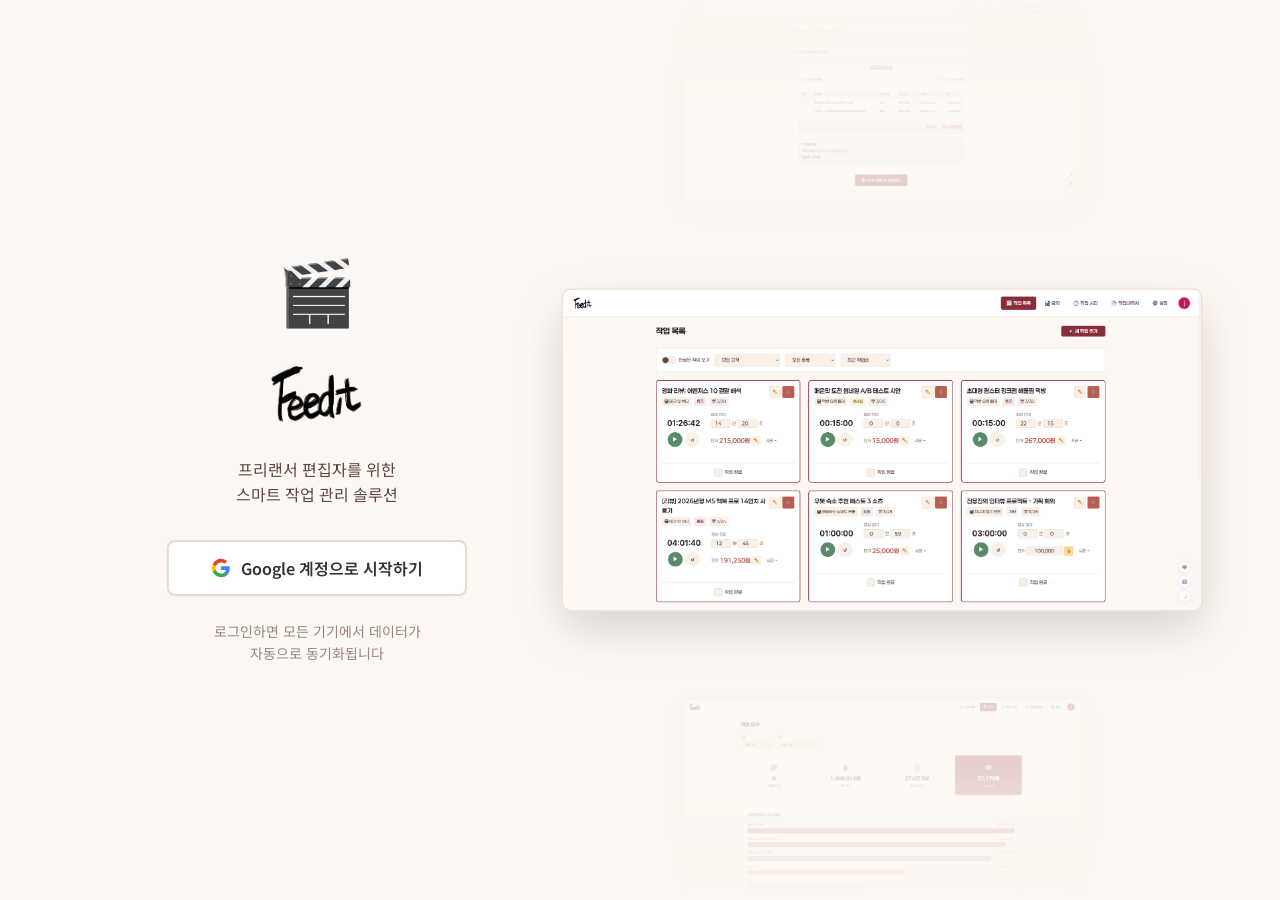
==== commit 27752a81: "Feat: 주간 작업 캘린더 세션 클릭 시 시간 수정/삭제 기능 추가" ====
--- a/index.html
+++ b/index.html
@@ -292,6 +292,13 @@
                             <!-- 차트가 여기에 동적으로 그려짐 -->
                         </div>
                     </div>
+
+                    <div class="chart-section" style="margin-top: var(--space-xl);">
+                        <h2>월별 평균 시급 추이</h2>
+                        <div class="chart-container" id="monthly-trend-chart" style="padding: var(--space-md) var(--space-sm); min-height: 240px; display: flex; align-items: center; justify-content: center;">
+                            <!-- 선 그래프가 여기에 SVG로 그려짐 -->
+                        </div>
+                    </div>
                 </div>
 
                 <!-- 작업시간 서브섹션 -->
@@ -695,7 +702,51 @@
                 </div>
             </form>
         </div>
-    </div>
+    <!-- 시간 수정 모달 끝 -->
+
+    <!-- 작업 세션 시간 수정 모달 -->
+    <div class="modal" id="session-edit-modal">
+        <div class="modal-backdrop"></div>
+        <div class="modal-content modal-small">
+            <div class="modal-header">
+                <h2>작업 세션 시간 수정</h2>
+                <button class="modal-close" id="session-edit-modal-close">&times;</button>
+            </div>
+            <form id="session-edit-form">
+                <input type="hidden" id="session-edit-id">
+                
+                <div class="form-group">
+                    <label>고객 / 작업명</label>
+                    <div id="session-edit-info" style="font-size: var(--font-size-sm); color: var(--text-secondary); font-weight: 500; padding: var(--space-xs) 0; font-family: inherit;"></div>
+                </div>
+
+                <div class="form-group">
+                    <label for="session-edit-date">작업 날짜</label>
+                    <input type="date" id="session-edit-date" required class="select-input" style="width: 100%;">
+                </div>
+
+                <div class="form-row">
+                    <div class="form-group">
+                        <label for="session-edit-start-time">시작 시간</label>
+                        <input type="time" id="session-edit-start-time" step="1" required class="select-input" style="width: 100%;">
+                    </div>
+                    <div class="form-group">
+                        <label for="session-edit-end-time">종료 시간</label>
+                        <input type="time" id="session-edit-end-time" step="1" required class="select-input" style="width: 100%;">
+                    </div>
+                </div>
+
+                <div class="modal-footer" style="display: flex; justify-content: space-between; align-items: center; width: 100%;">
+                    <button type="button" class="btn btn-danger" id="session-edit-delete" style="padding: var(--space-xs) var(--space-sm); font-size: var(--font-size-xs);">세션 삭제</button>
+                    <div style="display: flex; gap: var(--space-xs);">
+                        <button type="button" class="btn btn-secondary" id="session-edit-cancel">취소</button>
+                        <button type="submit" class="btn btn-primary">저장</button>
+                    </div>
+                </div>
+            </form>
+        </div>
+    </div>
+
 
     <!-- 클라우드 동기화 모달 -->
     <div class="modal" id="sync-modal">
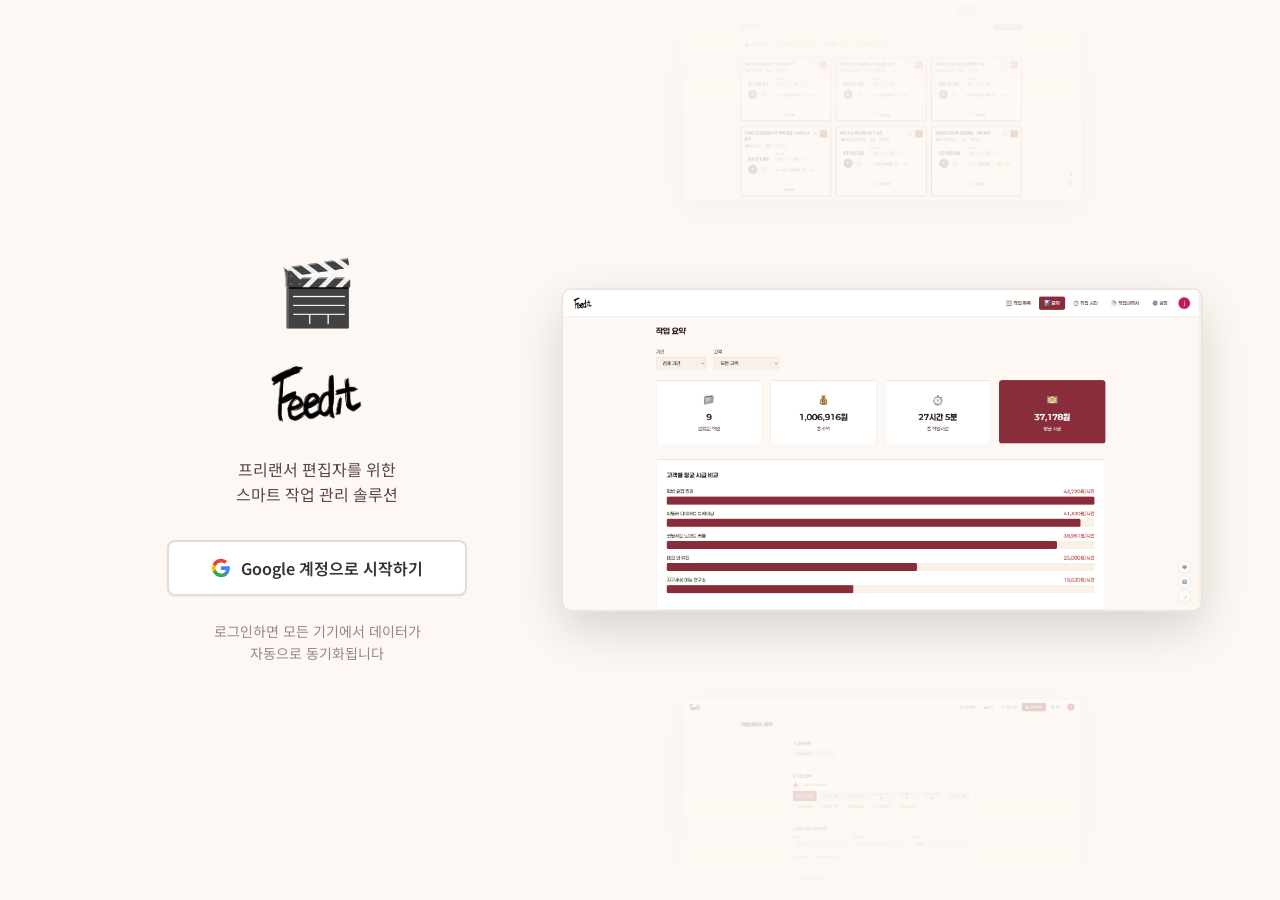
==== commit abe29796: "feat: 작업 검색 기능, 상태 태그(진행중/보류중) 및 정통 사무 양식 작업내역서 PDF 개편" ====
--- a/index.html
+++ b/index.html
@@ -170,6 +170,16 @@
                 </div>
 
                 <div class="filter-bar">
+                    <div class="filter-group search-filter-group">
+                        <div class="search-input-wrapper">
+                            <svg class="search-icon" xmlns="http://www.w3.org/2000/svg" viewBox="0 0 24 24" fill="none" stroke="currentColor" stroke-width="2" stroke-linecap="round" stroke-linejoin="round">
+                                <circle cx="11" cy="11" r="8"></circle>
+                                <line x1="21" y1="21" x2="16.65" y2="16.65"></line>
+                            </svg>
+                            <input type="text" id="task-search-input" placeholder="전체 작업 검색 (작업명, 고객명)..." autocomplete="off">
+                            <button type="button" id="task-search-clear" class="search-clear-btn" style="display: none;" title="검색어 지우기">&times;</button>
+                        </div>
+                    </div>
                     <div class="filter-group">
                         <label class="toggle-label">
                             <input type="checkbox" id="filter-show-completed">
@@ -592,6 +602,19 @@
                     <input type="text" id="task-rate" placeholder="자동 계산됨">
                     <small class="form-hint" id="rate-hint"></small>
                 </div>
+                <div class="form-group">
+                    <label>상태 태그</label>
+                    <div class="status-tag-selector">
+                        <label class="tag-radio-label tag-progress">
+                            <input type="radio" name="task-tag" value="진행중" checked>
+                            <span class="tag-radio-badge tag-progress-badge">● 진행중</span>
+                        </label>
+                        <label class="tag-radio-label tag-hold">
+                            <input type="radio" name="task-tag" value="보류중">
+                            <span class="tag-radio-badge tag-hold-badge">● 보류중</span>
+                        </label>
+                    </div>
+                </div>
                 <div class="modal-footer">
                     <button type="button" class="btn btn-secondary" id="task-cancel-btn">취소</button>
                     <button type="submit" class="btn btn-primary">저장</button>
@@ -702,6 +725,7 @@
                 </div>
             </form>
         </div>
+    </div>
     <!-- 시간 수정 모달 끝 -->
 
     <!-- 작업 세션 시간 수정 모달 -->
--- a/styles.css
+++ b/styles.css
@@ -512,6 +512,71 @@
     display: flex;
     align-items: center;
     gap: var(--space-sm);
+}
+
+/* Search Filter Group */
+.search-filter-group {
+    flex: 1 1 240px;
+    min-width: 200px;
+}
+
+.search-input-wrapper {
+    position: relative;
+    display: flex;
+    align-items: center;
+    width: 100%;
+}
+
+.search-input-wrapper .search-icon {
+    position: absolute;
+    left: 10px;
+    width: 16px;
+    height: 16px;
+    color: var(--text-muted);
+    pointer-events: none;
+}
+
+#task-search-input {
+    width: 100%;
+    padding: var(--space-xs) 28px var(--space-xs) 32px;
+    height: 38px;
+    border-radius: var(--border-radius-sm);
+    border: 1px solid var(--border-color);
+    background: var(--bg-tertiary);
+    color: var(--text-primary);
+    font-size: var(--font-size-sm);
+    font-family: inherit;
+    transition: var(--transition-normal);
+}
+
+#task-search-input:focus {
+    outline: none;
+    border-color: var(--accent-primary);
+    box-shadow: 0 0 0 2px rgba(138, 45, 59, 0.15);
+    background: var(--bg-card);
+}
+
+.search-clear-btn {
+    position: absolute;
+    right: 8px;
+    width: 20px;
+    height: 20px;
+    border: none;
+    background: var(--text-muted);
+    color: var(--bg-card);
+    border-radius: 50%;
+    display: flex;
+    align-items: center;
+    justify-content: center;
+    font-size: 14px;
+    line-height: 1;
+    cursor: pointer;
+    padding: 0;
+    transition: var(--transition-fast);
+}
+
+.search-clear-btn:hover {
+    background: var(--text-secondary);
 }
 
 .filter-group label:not(.toggle-label):not(.radio-label) {
@@ -840,6 +905,137 @@
     color: var(--text-secondary);
 }
 
+/* ===================================
+   Status Tag (진행중 / 보류중)
+   =================================== */
+
+/* Status Tag Selector in Modal */
+.status-tag-selector {
+    display: flex;
+    gap: var(--space-sm);
+    margin-top: 6px;
+}
+
+.tag-radio-label {
+    flex: 1;
+    cursor: pointer;
+}
+
+.tag-radio-label input {
+    display: none;
+}
+
+.tag-radio-badge {
+    display: flex;
+    align-items: center;
+    justify-content: center;
+    padding: 8px 14px;
+    border-radius: var(--border-radius-sm);
+    font-size: var(--font-size-sm);
+    font-weight: 600;
+    border: 1px solid var(--border-color);
+    background: var(--bg-tertiary);
+    color: var(--text-secondary);
+    transition: var(--transition-normal);
+}
+
+.tag-radio-label.tag-progress input:checked + .tag-radio-badge {
+    background: #ecfdf5;
+    border-color: #10b981;
+    color: #065f46;
+}
+
+.tag-radio-label.tag-hold input:checked + .tag-radio-badge {
+    background: #fffbeb;
+    border-color: #f59e0b;
+    color: #92400e;
+}
+
+[data-theme="dark"] .tag-radio-label.tag-progress input:checked + .tag-radio-badge {
+    background: rgba(16, 185, 129, 0.2);
+    border-color: #059669;
+    color: #6ee7b7;
+}
+
+[data-theme="dark"] .tag-radio-label.tag-hold input:checked + .tag-radio-badge {
+    background: rgba(245, 158, 11, 0.2);
+    border-color: #d97706;
+    color: #fcd34d;
+}
+
+/* Task Tag Badge on Card */
+.task-tag-badge {
+    display: inline-flex;
+    align-items: center;
+    gap: 5px;
+    padding: 3px 9px;
+    border-radius: 9999px;
+    font-size: var(--font-size-xs);
+    font-weight: 600;
+    cursor: pointer;
+    border: 1px solid transparent;
+    transition: var(--transition-fast);
+    line-height: 1.3;
+    user-select: none;
+}
+
+.task-tag-badge:hover {
+    filter: brightness(0.94);
+    transform: translateY(-1px);
+    box-shadow: 0 2px 4px rgba(0, 0, 0, 0.08);
+}
+
+.task-tag-badge .tag-dot {
+    width: 6px;
+    height: 6px;
+    border-radius: 50%;
+    display: inline-block;
+}
+
+/* 진행중: 산뜻하고 안정적인 에메랄드/세이지 그린 */
+.task-tag-badge.tag-progress {
+    background: #ecfdf5;
+    color: #065f46;
+    border-color: #a7f3d0;
+}
+.task-tag-badge.tag-progress .tag-dot {
+    background: #10b981;
+}
+
+/* 보류중: 명확하게 구분되는 차분한 앰버/오렌지 */
+.task-tag-badge.tag-hold {
+    background: #fffbeb;
+    color: #92400e;
+    border-color: #fde68a;
+}
+.task-tag-badge.tag-hold .tag-dot {
+    background: #f59e0b;
+}
+
+/* 다크모드 대응 */
+[data-theme="dark"] .task-tag-badge.tag-progress {
+    background: rgba(16, 185, 129, 0.15);
+    color: #6ee7b7;
+    border-color: rgba(16, 185, 129, 0.35);
+}
+[data-theme="dark"] .task-tag-badge.tag-progress .tag-dot {
+    background: #34d399;
+}
+
+[data-theme="dark"] .task-tag-badge.tag-hold {
+    background: rgba(245, 158, 11, 0.15);
+    color: #fcd34d;
+    border-color: rgba(245, 158, 11, 0.35);
+}
+[data-theme="dark"] .task-tag-badge.tag-hold .tag-dot {
+    background: #fbbf24;
+}
+
+/* 보류 상태 카드 시각적 구분 */
+.task-card.status-hold {
+    border-left: 4px solid #f59e0b !important;
+}
+
 /* Compact Card Layout */
 .task-header-left {
     flex: 1;
@@ -2168,99 +2364,306 @@
     font-size: var(--font-size-lg);
 }
 
-/* Invoice Preview Content */
-.invoice-preview-content {
-    color: var(--text-primary);
-}
-
-.invoice-preview-content h2 {
+/* ===================================
+   Formal Invoice Preview & Document
+   =================================== */
+.formal-invoice-doc {
+    background: #ffffff;
+    color: #111827;
+    border: 1px solid #d1d5db;
+    border-radius: var(--border-radius-sm);
+    padding: var(--space-xl);
+    font-family: 'Noto Sans KR', -apple-system, BlinkMacSystemFont, 'Apple SD Gothic Neo', sans-serif;
+    font-size: 13px;
+    line-height: 1.5;
+    box-shadow: var(--shadow-sm);
+}
+
+[data-theme="dark"] .formal-invoice-doc {
+    background: #18191c;
+    color: #f3f4f6;
+    border-color: #374151;
+}
+
+.formal-doc-header {
     text-align: center;
-    font-size: var(--font-size-2xl);
     margin-bottom: var(--space-lg);
 }
 
-.invoice-info {
+.formal-title-wrap {
+    display: inline-block;
+}
+
+.formal-title {
+    font-size: 22px;
+    font-weight: 700;
+    letter-spacing: 10px;
+    color: inherit;
+    border-bottom: 2px solid currentColor;
+    padding-bottom: 6px;
+    margin: 0;
+}
+
+.formal-subtitle {
+    display: block;
+    font-size: 11px;
+    letter-spacing: 2px;
+    color: #6b7280;
+    margin-top: 4px;
+    font-weight: 500;
+}
+
+[data-theme="dark"] .formal-subtitle {
+    color: #9ca3af;
+}
+
+.formal-meta-grid {
+    display: grid;
+    grid-template-columns: 1fr 1fr;
+    gap: var(--space-md);
+    margin-bottom: var(--space-lg);
+}
+
+@media (max-width: 680px) {
+    .formal-meta-grid {
+        grid-template-columns: 1fr;
+    }
+}
+
+.formal-meta-table {
+    width: 100%;
+    border-collapse: collapse;
+}
+
+.formal-meta-table th,
+.formal-meta-table td {
+    border: 1px solid #374151;
+    padding: 6px 10px;
+    font-size: 12px;
+}
+
+[data-theme="dark"] .formal-meta-table th,
+[data-theme="dark"] .formal-meta-table td {
+    border-color: #4b5563;
+}
+
+.formal-side-th {
+    width: 28px;
+    text-align: center;
+    background: #f3f4f6;
+    color: #1f2937;
+    font-weight: 600;
+    letter-spacing: 2px;
+    line-height: 1.4;
+    padding: 4px 2px !important;
+}
+
+[data-theme="dark"] .formal-side-th {
+    background: #23272e;
+    color: #e5e7eb;
+}
+
+.formal-lbl {
+    width: 76px;
+    background: #f9fafb;
+    color: #4b5563;
+    font-weight: 500;
+    text-align: center;
+}
+
+[data-theme="dark"] .formal-lbl {
+    background: #1f232b;
+    color: #9ca3af;
+}
+
+.formal-val {
+    color: inherit;
+}
+
+.formal-amount-banner {
+    border: 2px solid #111827;
+    background: #f9fafb;
+    padding: 12px 18px;
+    margin-bottom: var(--space-lg);
     display: flex;
     justify-content: space-between;
-    margin-bottom: var(--space-lg);
-    padding-bottom: var(--space-md);
-    border-bottom: 1px solid var(--border-color);
-}
-
-.invoice-info-item {
-    display: flex;
-    gap: var(--space-sm);
-}
-
-.invoice-info-label {
-    color: var(--text-muted);
-}
-
-.invoice-table {
+    align-items: center;
+    flex-wrap: wrap;
+    gap: 8px;
+}
+
+[data-theme="dark"] .formal-amount-banner {
+    border-color: #6b7280;
+    background: #21252d;
+}
+
+.formal-amount-label {
+    font-size: 13px;
+    font-weight: 600;
+    letter-spacing: 1px;
+    color: inherit;
+}
+
+.formal-amount-korean {
+    font-size: 15px;
+    font-weight: 700;
+    color: inherit;
+}
+
+.formal-amount-num {
+    font-size: 16px;
+    font-weight: 700;
+    color: inherit;
+    margin-left: 8px;
+}
+
+.formal-item-table {
     width: 100%;
     border-collapse: collapse;
     margin-bottom: var(--space-lg);
 }
 
-.invoice-table th,
-.invoice-table td {
-    padding: var(--space-sm) var(--space-md);
-    text-align: left;
-    border-bottom: 1px solid var(--border-color);
-}
-
-.invoice-table th {
-    background: var(--bg-tertiary);
-    color: var(--text-secondary);
+.formal-item-table th,
+.formal-item-table td {
+    border: 1px solid #374151;
+    padding: 8px 10px;
+    font-size: 12px;
+}
+
+[data-theme="dark"] .formal-item-table th,
+[data-theme="dark"] .formal-item-table td {
+    border-color: #4b5563;
+}
+
+.formal-item-table th {
+    background: #f3f4f6;
+    font-weight: 600;
+    color: #1f2937;
+    text-align: center;
+}
+
+[data-theme="dark"] .formal-item-table th {
+    background: #23272e;
+    color: #e5e7eb;
+}
+
+.formal-item-table .text-center { text-align: center; }
+.formal-item-table .text-left { text-align: left; }
+.formal-item-table .text-right { text-align: right; }
+.formal-item-table .font-medium { font-weight: 500; }
+.formal-item-table .font-bold { font-weight: 700; }
+
+.formal-total-row th,
+.formal-total-row td {
+    background: #f9fafb;
+    font-weight: 700;
+    padding: 9px 10px;
+}
+
+[data-theme="dark"] .formal-total-row th,
+[data-theme="dark"] .formal-total-row td {
+    background: #1f232b;
+}
+
+.formal-bank-block {
+    border: 1px solid #374151;
+    margin-bottom: var(--space-lg);
+}
+
+[data-theme="dark"] .formal-bank-block {
+    border-color: #4b5563;
+}
+
+.formal-bank-title {
+    background: #f3f4f6;
+    padding: 6px 12px;
+    font-size: 12px;
+    font-weight: 600;
+    border-bottom: 1px solid #374151;
+    color: #1f2937;
+}
+
+[data-theme="dark"] .formal-bank-title {
+    background: #23272e;
+    border-color: #4b5563;
+    color: #e5e7eb;
+}
+
+.formal-bank-table {
+    width: 100%;
+    border-collapse: collapse;
+}
+
+.formal-bank-table th,
+.formal-bank-table td {
+    padding: 8px 12px;
+    font-size: 12px;
+    border: none;
+}
+
+.formal-bank-table th {
+    width: 70px;
     font-weight: 500;
-    font-size: var(--font-size-sm);
-}
-
-.invoice-table td {
-    font-size: var(--font-size-sm);
-}
-
-.invoice-table td.amount {
-    text-align: right;
-}
-
-.invoice-total {
-    display: flex;
-    justify-content: flex-end;
-    gap: var(--space-xl);
-    padding: var(--space-md);
-    background: var(--bg-tertiary);
-    border-radius: var(--border-radius-sm);
-    margin-bottom: var(--space-lg);
-}
-
-.invoice-total .label {
-    font-size: var(--font-size-lg);
-    color: var(--text-secondary);
-}
-
-.invoice-total .value {
-    font-size: var(--font-size-xl);
+    color: #4b5563;
+    background: #fafafa;
+    border-right: 1px solid #e5e7eb;
+    text-align: center;
+}
+
+[data-theme="dark"] .formal-bank-table th {
+    color: #9ca3af;
+    background: #1c2027;
+    border-right-color: #374151;
+}
+
+.formal-closing {
+    text-align: center;
+    margin-top: var(--space-lg);
+}
+
+.formal-closing-msg {
+    font-size: 13px;
+    font-weight: 500;
+    letter-spacing: 1px;
+    margin-bottom: 10px;
+    color: inherit;
+}
+
+.formal-closing-date {
+    font-size: 13px;
+    font-weight: 500;
+    letter-spacing: 1px;
+    margin-bottom: 16px;
+    color: inherit;
+}
+
+.formal-closing-sign {
+    display: inline-flex;
+    align-items: center;
+    justify-content: center;
+    gap: 12px;
+    font-size: 14px;
+    font-weight: 600;
+    letter-spacing: 2px;
+}
+
+.formal-signer-name {
+    font-size: 15px;
     font-weight: 700;
-    color: var(--accent-primary-light);
-}
-
-.invoice-bank-info {
-    background: rgba(138, 45, 59, 0.06);
-    border: 1px solid rgba(138, 45, 59, 0.2);
-    border-radius: var(--border-radius-md);
-    padding: var(--space-md);
-}
-
-.invoice-bank-info h4 {
-    font-size: var(--font-size-sm);
-    color: var(--text-secondary);
-    margin-bottom: var(--space-sm);
-}
-
-.invoice-bank-info p {
-    font-size: var(--font-size-base);
-    margin-bottom: var(--space-xs);
+    letter-spacing: 3px;
+}
+
+.formal-seal-mark {
+    display: inline-flex;
+    align-items: center;
+    justify-content: center;
+    width: 28px;
+    height: 28px;
+    border: 1px dashed #9ca3af;
+    border-radius: 50%;
+    font-size: 10px;
+    color: #6b7280;
+    margin-left: 6px;
 }
 
 .invoice-bank-info strong {
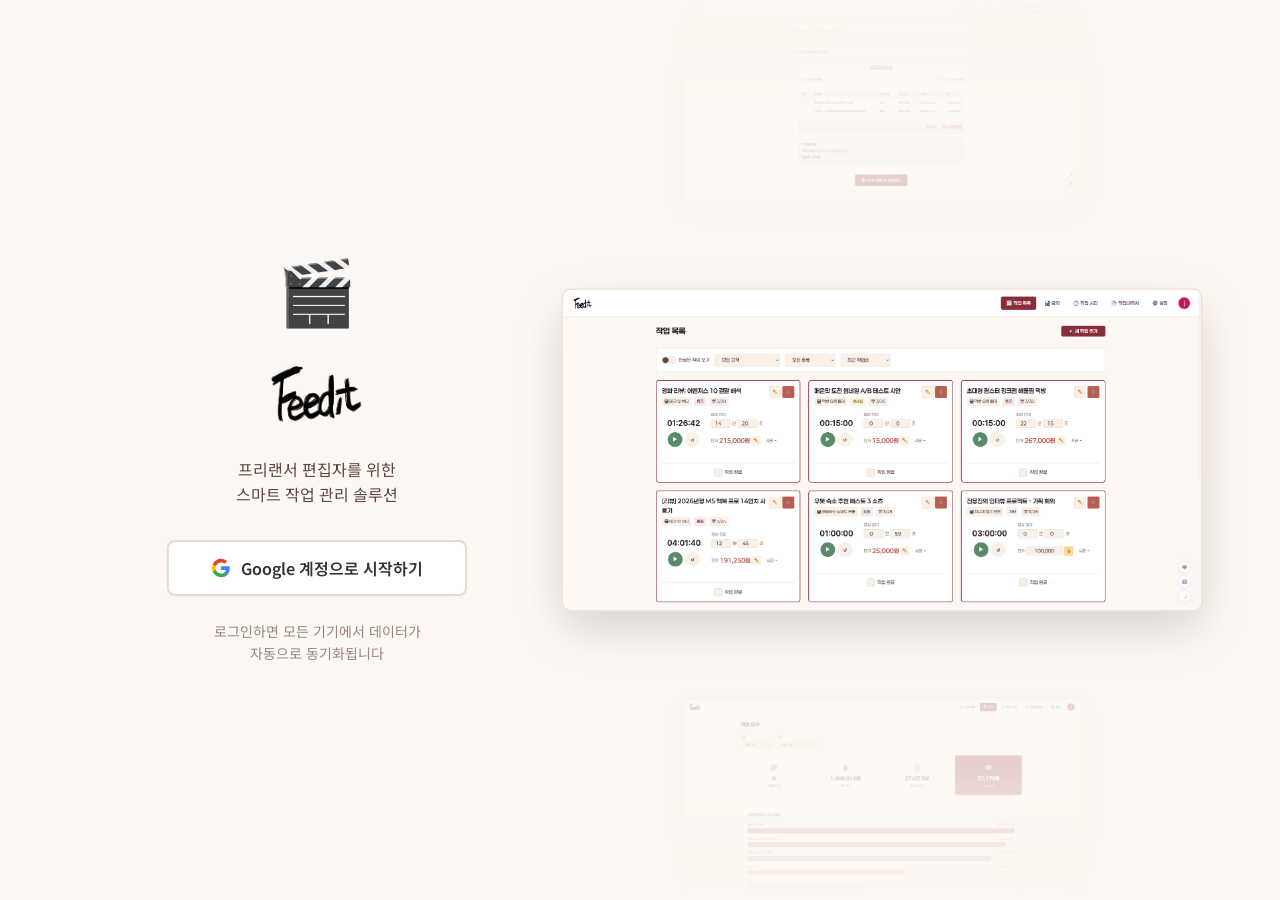
==== commit 163ffea3: "feat: 검색 및 필터 접힘/펼침(Collapsible) 인터랙션 및 상태 인디케이터 구현" ====
--- a/index.html
+++ b/index.html
@@ -162,73 +162,100 @@
         <main class="main-content">
             <!-- 작업 목록 페이지 -->
             <section id="tasks-page" class="page active">
-                <div class="page-header">
-                    <h1>작업 목록</h1>
-                    <button class="btn btn-primary" id="add-task-btn">
-                        <span>+</span> 새 작업 추가
-                    </button>
-                </div>
-
-                <div class="filter-bar">
-                    <div class="filter-group search-filter-group">
-                        <div class="search-input-wrapper">
-                            <svg class="search-icon" xmlns="http://www.w3.org/2000/svg" viewBox="0 0 24 24" fill="none" stroke="currentColor" stroke-width="2" stroke-linecap="round" stroke-linejoin="round">
-                                <circle cx="11" cy="11" r="8"></circle>
-                                <line x1="21" y1="21" x2="16.65" y2="16.65"></line>
+                <div class="collapsible-filter-container">
+                    <!-- 상시 노출 헤더 바 -->
+                    <div class="filter-control-bar">
+                        <button type="button" class="filter-expand-btn" id="filter-expand-btn" aria-expanded="false" title="검색 및 상세 필터 열기">
+                            <span class="filter-btn-icon">🔍</span>
+                            <span class="filter-btn-label">검색 및 필터</span>
+                            <span class="active-filter-badge" id="active-filter-badge" style="display: none;">0</span>
+                            <span class="active-filter-summary" id="active-filter-summary"></span>
+                            <svg class="filter-chevron" id="filter-chevron" xmlns="http://www.w3.org/2000/svg" width="16" height="16" viewBox="0 0 24 24" fill="none" stroke="currentColor" stroke-width="2.5" stroke-linecap="round" stroke-linejoin="round">
+                                <polyline points="6 9 12 15 18 9"></polyline>
                             </svg>
-                            <input type="text" id="task-search-input" placeholder="전체 작업 검색 (작업명, 고객명)..." autocomplete="off">
-                            <button type="button" id="task-search-clear" class="search-clear-btn" style="display: none;" title="검색어 지우기">&times;</button>
-                        </div>
-                    </div>
-                    <div class="filter-group">
-                        <label class="toggle-label">
-                            <input type="checkbox" id="filter-show-completed">
-                            <span class="toggle-switch"></span>
-                            <span>완료된 작업 보기</span>
-                        </label>
-                    </div>
-                    <div class="filter-group">
-                        <label class="toggle-label">
-                            <input type="checkbox" id="filter-unsettled">
-                            <span class="toggle-switch"></span>
-                            <span>💰 정산 미완료</span>
-                        </label>
-                    </div>
-                    <div class="filter-group">
-                        <select id="filter-channel" class="select-input">
-                            <option value="">모든 고객</option>
-                        </select>
-                    </div>
-                    <div class="filter-group">
-                        <select id="filter-type" class="select-input">
-                            <option value="">모든 종류</option>
-                            <option value="longform">🎬 롱폼</option>
-                            <option value="shortform">📱 숏폼</option>
-                            <option value="thumbnail">🖼️ 썸네일</option>
-                            <option value="other">📝 기타</option>
-                        </select>
-                    </div>
-                    <div class="filter-group">
-                        <select id="sort-order" class="select-input">
-                            <option value="recentWork">최근 작업순</option>
-                            <option value="createdDesc">등록 최신순</option>
-                            <option value="dueAsc">예상일 오름차순</option>
-                            <option value="dueDesc">예상일 내림차순</option>
-                        </select>
-                    </div>
-                </div>
-
-                <div class="active-tasks-section" id="active-tasks-section" style="display: none; margin-bottom: 2rem; padding-bottom: 2rem; border-bottom: 1px solid var(--border-color);">
-                    <h2
-                        style="font-size: 1.1rem; color: var(--primary-color); margin-bottom: 1rem; padding-left: 0.5rem; border-left: 3px solid var(--primary-color);">
-                        ▶ 현재 작업중</h2>
+                        </button>
+                        <button class="btn btn-primary btn-add-task-compact" id="add-task-btn">
+                            <span>+</span> 새 작업 추가
+                        </button>
+                    </div>
+
+                    <!-- 클릭 시 펼쳐지는 검색 & 필터 패널 -->
+                    <div class="filter-expanded-panel" id="filter-expanded-panel" style="display: none;">
+                        <div class="filter-top-row">
+                            <div class="search-input-wrapper">
+                                <svg class="search-icon" xmlns="http://www.w3.org/2000/svg" viewBox="0 0 24 24" fill="none" stroke="currentColor" stroke-width="2" stroke-linecap="round" stroke-linejoin="round">
+                                    <circle cx="11" cy="11" r="8"></circle>
+                                    <line x1="21" y1="21" x2="16.65" y2="16.65"></line>
+                                </svg>
+                                <input type="text" id="task-search-input" placeholder="전체 작업 검색 (작업명, 고객명, 태그)..." autocomplete="off">
+                                <button type="button" id="task-search-clear" class="search-clear-btn" style="display: none;" title="검색어 지우기">&times;</button>
+                            </div>
+                            <button type="button" class="btn-filter-reset" id="btn-filter-reset" title="필터 및 검색 초기화">
+                                <svg xmlns="http://www.w3.org/2000/svg" width="14" height="14" viewBox="0 0 24 24" fill="none" stroke="currentColor" stroke-width="2" stroke-linecap="round" stroke-linejoin="round"><polyline points="23 4 23 10 17 10"></polyline><polyline points="1 20 1 14 7 14"></polyline><path d="M3.51 9a9 9 0 0 1 14.85-3.36L23 10M1 14l4.64 4.36A9 9 0 0 0 20.49 15"></path></svg>
+                                <span>초기화</span>
+                            </button>
+                        </div>
+                        <div class="filter-bottom-row">
+                            <label class="toggle-label compact-toggle">
+                                <input type="checkbox" id="filter-show-completed">
+                                <span class="toggle-switch"></span>
+                                <span>완료 보기</span>
+                            </label>
+                            <label class="toggle-label compact-toggle">
+                                <input type="checkbox" id="filter-unsettled">
+                                <span class="toggle-switch"></span>
+                                <span>💰 정산 미완료</span>
+                            </label>
+                            <div class="filter-divider"></div>
+                            <select id="filter-channel" class="select-input select-compact">
+                                <option value="">모든 고객</option>
+                            </select>
+                            <select id="filter-type" class="select-input select-compact">
+                                <option value="">모든 종류</option>
+                                <option value="longform">🎬 롱폼</option>
+                                <option value="shortform">📱 숏폼</option>
+                                <option value="thumbnail">🖼️ 썸네일</option>
+                                <option value="other">📝 기타</option>
+                            </select>
+                            <select id="sort-order" class="select-input select-compact">
+                                <option value="recentWork">최근 작업순</option>
+                                <option value="createdDesc">등록 최신순</option>
+                                <option value="dueAsc">예상일 오름차순</option>
+                                <option value="dueDesc">예상일 내림차순</option>
+                            </select>
+                        </div>
+                    </div>
+                </div>
+
+                <div class="active-tasks-section" id="active-tasks-section" style="display: none; margin-bottom: 1.5rem; padding-bottom: 1.5rem; border-bottom: 1px solid var(--border-color);">
+                    <h2 style="font-size: 1rem; font-weight: 700; color: var(--primary-color); margin-bottom: 0.8rem; padding-left: 0.5rem; border-left: 3px solid var(--primary-color);">
+                        ▶ 현재 작업중
+                    </h2>
                     <div class="tasks-grid" id="active-tasks-grid">
                         <!-- 진행 중인 작업 카드들이 여기에 복사됨 -->
                     </div>
                 </div>
 
-                <div class="tasks-grid" id="tasks-grid">
-                    <!-- 작업 카드들이 여기에 동적으로 추가됨 -->
+                <!-- 진행 중인 작업 구역 -->
+                <div class="tasks-section" id="progress-tasks-section">
+                    <h2 class="tasks-section-title progress">
+                        <span class="section-title-icon">⚡</span> 진행 중인 작업
+                        <span id="progress-tasks-count" class="section-count-badge">0</span>
+                    </h2>
+                    <div class="tasks-grid" id="progress-tasks-grid">
+                        <!-- 진행 중인 작업 카드들 -->
+                    </div>
+                </div>
+
+                <!-- 보류 중인 작업 구역 (확실하게 분리) -->
+                <div class="tasks-section" id="hold-tasks-section" style="display: none;">
+                    <h2 class="tasks-section-title hold">
+                        <span class="section-title-icon">⏸️</span> 보류 중인 작업
+                        <span id="hold-tasks-count" class="section-count-badge">0</span>
+                    </h2>
+                    <div class="tasks-grid" id="hold-tasks-grid">
+                        <!-- 보류 중인 작업 카드들 -->
+                    </div>
                 </div>
 
                 <div class="empty-state" id="empty-tasks" style="display: none;">
@@ -240,10 +267,6 @@
 
             <!-- 통계 페이지 (요약 + 작업시간 통합) -->
             <section id="stats-page" class="page">
-                <div class="page-header">
-                    <h1>통계</h1>
-                </div>
-
                 <!-- 서브탭 -->
                 <div class="stats-sub-tabs">
                     <button class="stats-sub-tab active" data-sub="summary">📊 요약</button>
@@ -373,10 +396,6 @@
 
             <!-- 작업내역서 제작 페이지 -->
             <section id="invoice-page" class="page">
-                <div class="page-header">
-                    <h1>작업내역서 제작</h1>
-                </div>
-
                 <div class="invoice-container">
                     <!-- 고객 선택 -->
                     <div class="invoice-section">
@@ -500,10 +519,6 @@
 
             <!-- 설정 페이지 (프로필 메뉴에서 접근) -->
             <section id="settings-page" class="page">
-                <div class="page-header">
-                    <h1>설정</h1>
-                </div>
-
                 <div class="settings-section">
                     <div class="section-header">
                         <h2>⏱️ PiP 타이머</h2>
@@ -590,9 +605,11 @@
                     <div class="form-group">
                         <label>완성 영상 길이</label>
                         <div class="duration-inputs">
-                            <input type="number" id="task-video-minutes" min="0" placeholder="0" value="0">
+                            <input type="number" id="task-video-minutes" min="0" placeholder="0" value="0"
+                                onfocus="if(this.value==='0')this.value=''" onblur="if(this.value==='')this.value='0'">
                             <span>분</span>
-                            <input type="number" id="task-video-seconds" min="0" max="59" placeholder="0" value="0">
+                            <input type="number" id="task-video-seconds" min="0" max="59" placeholder="0" value="0"
+                                onfocus="if(this.value==='0')this.value=''" onblur="if(this.value==='')this.value='0'">
                             <span>초</span>
                         </div>
                     </div>
--- a/styles.css
+++ b/styles.css
@@ -652,6 +652,287 @@
 }
 
 /* ===================================
+   Collapsible Filter Bar
+   =================================== */
+.collapsible-filter-container {
+    margin-bottom: var(--space-lg);
+    display: flex;
+    flex-direction: column;
+    gap: 8px;
+}
+
+.filter-control-bar {
+    display: flex;
+    align-items: center;
+    justify-content: space-between;
+    gap: 12px;
+}
+
+.filter-expand-btn {
+    display: inline-flex;
+    align-items: center;
+    gap: 8px;
+    height: 38px;
+    padding: 0 14px;
+    background: var(--bg-card);
+    border: 1px solid var(--border-color);
+    border-radius: var(--border-radius-sm);
+    color: var(--text-primary);
+    cursor: pointer;
+    font-size: 0.85rem;
+    font-weight: 500;
+    transition: all var(--transition-fast);
+    user-select: none;
+}
+
+.filter-expand-btn:hover {
+    background: var(--bg-tertiary);
+    border-color: var(--accent-primary);
+}
+
+.filter-expand-btn.is-expanded {
+    background: var(--bg-tertiary);
+    border-color: var(--accent-primary);
+    box-shadow: 0 0 0 2px rgba(138, 45, 59, 0.15);
+}
+
+.filter-btn-icon {
+    font-size: 0.95rem;
+}
+
+.filter-btn-label {
+    font-weight: 600;
+    letter-spacing: -0.2px;
+}
+
+.filter-chevron {
+    color: var(--text-muted);
+    transition: transform 0.2s ease;
+    margin-left: 2px;
+}
+
+.filter-expand-btn.is-expanded .filter-chevron {
+    transform: rotate(180deg);
+    color: var(--accent-primary);
+}
+
+.active-filter-badge {
+    display: inline-flex;
+    align-items: center;
+    justify-content: center;
+    min-width: 18px;
+    height: 18px;
+    padding: 0 5px;
+    border-radius: 9px;
+    background: var(--accent-primary);
+    color: #ffffff;
+    font-size: 0.72rem;
+    font-weight: 700;
+    line-height: 1;
+}
+
+.active-filter-summary {
+    font-size: 0.78rem;
+    color: var(--text-muted);
+    max-width: 260px;
+    white-space: nowrap;
+    overflow: hidden;
+    text-overflow: ellipsis;
+    padding-left: 2px;
+}
+
+.filter-expanded-panel {
+    display: flex;
+    flex-direction: column;
+    gap: 10px;
+    padding: 12px 14px;
+    background: var(--bg-card);
+    border: 1px solid var(--border-color);
+    border-radius: var(--border-radius-md);
+    box-shadow: 0 4px 12px rgba(0, 0, 0, 0.05);
+    animation: filterSlideDown 0.2s ease-out;
+}
+
+@keyframes filterSlideDown {
+    from {
+        opacity: 0;
+        transform: translateY(-6px);
+    }
+    to {
+        opacity: 1;
+        transform: translateY(0);
+    }
+}
+
+.filter-top-row {
+    display: flex;
+    align-items: center;
+    gap: 10px;
+    width: 100%;
+}
+
+.filter-top-row .search-input-wrapper {
+    flex: 1;
+}
+
+.filter-top-row #task-search-input {
+    height: 36px;
+    padding: 6px 28px 6px 34px;
+    font-size: 0.85rem;
+}
+
+.btn-filter-reset {
+    display: inline-flex;
+    align-items: center;
+    gap: 5px;
+    height: 36px;
+    padding: 0 12px;
+    background: var(--bg-tertiary);
+    border: 1px solid var(--border-color);
+    border-radius: var(--border-radius-sm);
+    color: var(--text-secondary);
+    font-size: 0.8125rem;
+    font-weight: 500;
+    cursor: pointer;
+    white-space: nowrap;
+    transition: all var(--transition-fast);
+}
+
+.btn-filter-reset:hover {
+    color: var(--accent-danger);
+    border-color: var(--accent-danger);
+    background: rgba(239, 68, 68, 0.08);
+}
+
+.btn-add-task-compact {
+    height: 38px;
+    padding: 0 16px;
+    white-space: nowrap;
+    font-size: 0.875rem;
+    font-weight: 600;
+    display: inline-flex;
+    align-items: center;
+    gap: 6px;
+    flex-shrink: 0;
+}
+
+.filter-bottom-row {
+    display: flex;
+    align-items: center;
+    gap: 8px;
+    flex-wrap: wrap;
+    font-size: 0.8125rem;
+}
+
+.compact-toggle {
+    display: inline-flex;
+    align-items: center;
+    gap: 6px;
+    cursor: pointer;
+    font-size: 0.8125rem;
+    color: var(--text-secondary);
+    user-select: none;
+    white-space: nowrap;
+}
+
+.compact-toggle .toggle-switch {
+    width: 36px;
+    height: 20px;
+    border-radius: 10px;
+}
+
+.compact-toggle .toggle-switch::after {
+    width: 14px;
+    height: 14px;
+    top: 2px;
+    left: 2px;
+}
+
+.compact-toggle input:checked + .toggle-switch::after {
+    left: 18px;
+}
+
+.filter-divider {
+    width: 1px;
+    height: 16px;
+    background: var(--border-color);
+    margin: 0 4px;
+}
+
+.select-compact {
+    height: 32px;
+    padding: 0 8px;
+    font-size: 0.8125rem;
+    min-width: 110px;
+    border-radius: var(--border-radius-sm);
+}
+
+/* ===================================
+   Tasks Section (Progress / Hold)
+   =================================== */
+.tasks-section {
+    margin-bottom: 28px;
+}
+
+.tasks-section-title {
+    display: flex;
+    align-items: center;
+    gap: 8px;
+    font-size: 1.05rem;
+    font-weight: 700;
+    margin-bottom: 14px;
+    padding-left: 2px;
+    letter-spacing: -0.2px;
+}
+
+.tasks-section-title.progress {
+    color: #10b981;
+}
+
+.tasks-section-title.hold {
+    color: #f59e0b;
+}
+
+.tasks-section-title .section-title-icon {
+    font-size: 1.1rem;
+}
+
+.tasks-section-title .section-count-badge {
+    display: inline-flex;
+    align-items: center;
+    justify-content: center;
+    min-width: 22px;
+    height: 20px;
+    padding: 0 6px;
+    border-radius: 10px;
+    font-size: 0.75rem;
+    font-weight: 700;
+}
+
+.tasks-section-title.progress .section-count-badge {
+    background: rgba(16, 185, 129, 0.15);
+    color: #10b981;
+    border: 1px solid rgba(16, 185, 129, 0.3);
+}
+
+.tasks-section-title.hold .section-count-badge {
+    background: rgba(245, 158, 11, 0.15);
+    color: #f59e0b;
+    border: 1px solid rgba(245, 158, 11, 0.3);
+}
+
+.section-empty-msg {
+    grid-column: 1 / -1;
+    padding: 28px 16px;
+    text-align: center;
+    color: var(--text-muted);
+    font-size: 0.875rem;
+    background: var(--bg-card);
+    border-radius: var(--border-radius-md);
+    border: 1px dashed var(--border-color);
+}
+
+/* ===================================
    Tasks Grid
    =================================== */
 .tasks-grid {
@@ -1963,6 +2244,41 @@
 
     .duration-inputs {
         flex-wrap: wrap;
+    }
+
+    .filter-control-bar {
+        gap: 8px;
+    }
+
+    .filter-expand-btn {
+        flex: 1;
+        padding: 0 10px;
+    }
+
+    .active-filter-summary {
+        display: none;
+    }
+
+    .filter-top-row {
+        flex-wrap: wrap;
+    }
+
+    .btn-filter-reset {
+        width: 100%;
+        justify-content: center;
+    }
+
+    .filter-bottom-row {
+        gap: 6px;
+    }
+
+    .filter-divider {
+        display: none;
+    }
+
+    .select-compact {
+        flex: 1 1 calc(50% - 6px);
+        min-width: 0;
     }
 }
 
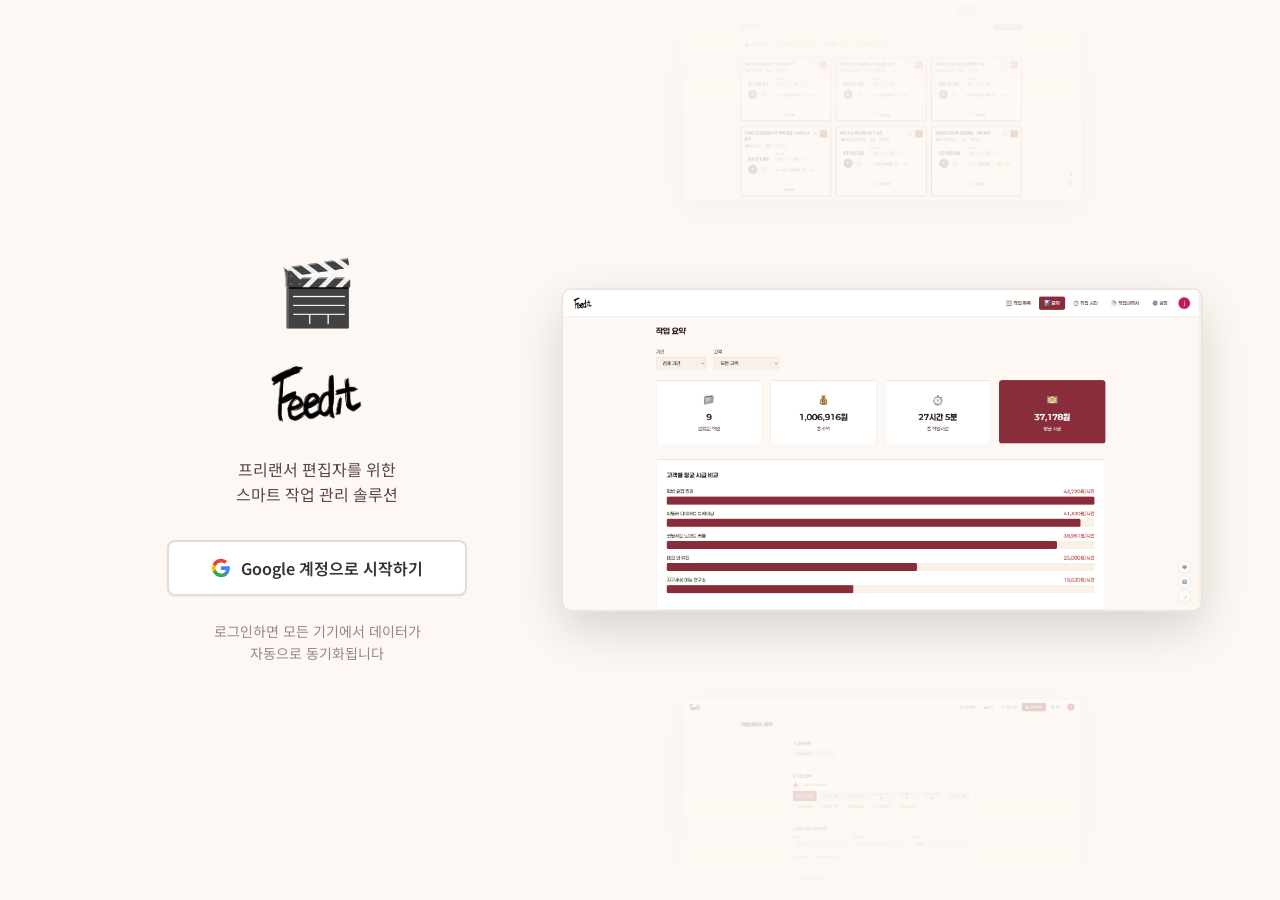
==== commit a9c283d4: "design: 작업 카드 및 모달의 상태 태그(진행중/보류중) 점(bullet dot) 제거" ====
--- a/index.html
+++ b/index.html
@@ -624,11 +624,11 @@
                     <div class="status-tag-selector">
                         <label class="tag-radio-label tag-progress">
                             <input type="radio" name="task-tag" value="진행중" checked>
-                            <span class="tag-radio-badge tag-progress-badge">● 진행중</span>
+                            <span class="tag-radio-badge tag-progress-badge">진행중</span>
                         </label>
                         <label class="tag-radio-label tag-hold">
                             <input type="radio" name="task-tag" value="보류중">
-                            <span class="tag-radio-badge tag-hold-badge">● 보류중</span>
+                            <span class="tag-radio-badge tag-hold-badge">보류중</span>
                         </label>
                     </div>
                 </div>
--- a/styles.css
+++ b/styles.css
@@ -1248,8 +1248,8 @@
 .task-tag-badge {
     display: inline-flex;
     align-items: center;
-    gap: 5px;
-    padding: 3px 9px;
+    justify-content: center;
+    padding: 3px 10px;
     border-radius: 9999px;
     font-size: var(--font-size-xs);
     font-weight: 600;
@@ -1266,22 +1266,12 @@
     box-shadow: 0 2px 4px rgba(0, 0, 0, 0.08);
 }
 
-.task-tag-badge .tag-dot {
-    width: 6px;
-    height: 6px;
-    border-radius: 50%;
-    display: inline-block;
-}
-
 /* 진행중: 산뜻하고 안정적인 에메랄드/세이지 그린 */
 .task-tag-badge.tag-progress {
     background: #ecfdf5;
     color: #065f46;
     border-color: #a7f3d0;
 }
-.task-tag-badge.tag-progress .tag-dot {
-    background: #10b981;
-}
 
 /* 보류중: 명확하게 구분되는 차분한 앰버/오렌지 */
 .task-tag-badge.tag-hold {
@@ -1289,9 +1279,6 @@
     color: #92400e;
     border-color: #fde68a;
 }
-.task-tag-badge.tag-hold .tag-dot {
-    background: #f59e0b;
-}
 
 /* 다크모드 대응 */
 [data-theme="dark"] .task-tag-badge.tag-progress {
@@ -1299,17 +1286,11 @@
     color: #6ee7b7;
     border-color: rgba(16, 185, 129, 0.35);
 }
-[data-theme="dark"] .task-tag-badge.tag-progress .tag-dot {
-    background: #34d399;
-}
 
 [data-theme="dark"] .task-tag-badge.tag-hold {
     background: rgba(245, 158, 11, 0.15);
     color: #fcd34d;
     border-color: rgba(245, 158, 11, 0.35);
-}
-[data-theme="dark"] .task-tag-badge.tag-hold .tag-dot {
-    background: #fbbf24;
 }
 
 /* 보류 상태 카드 시각적 구분 */
